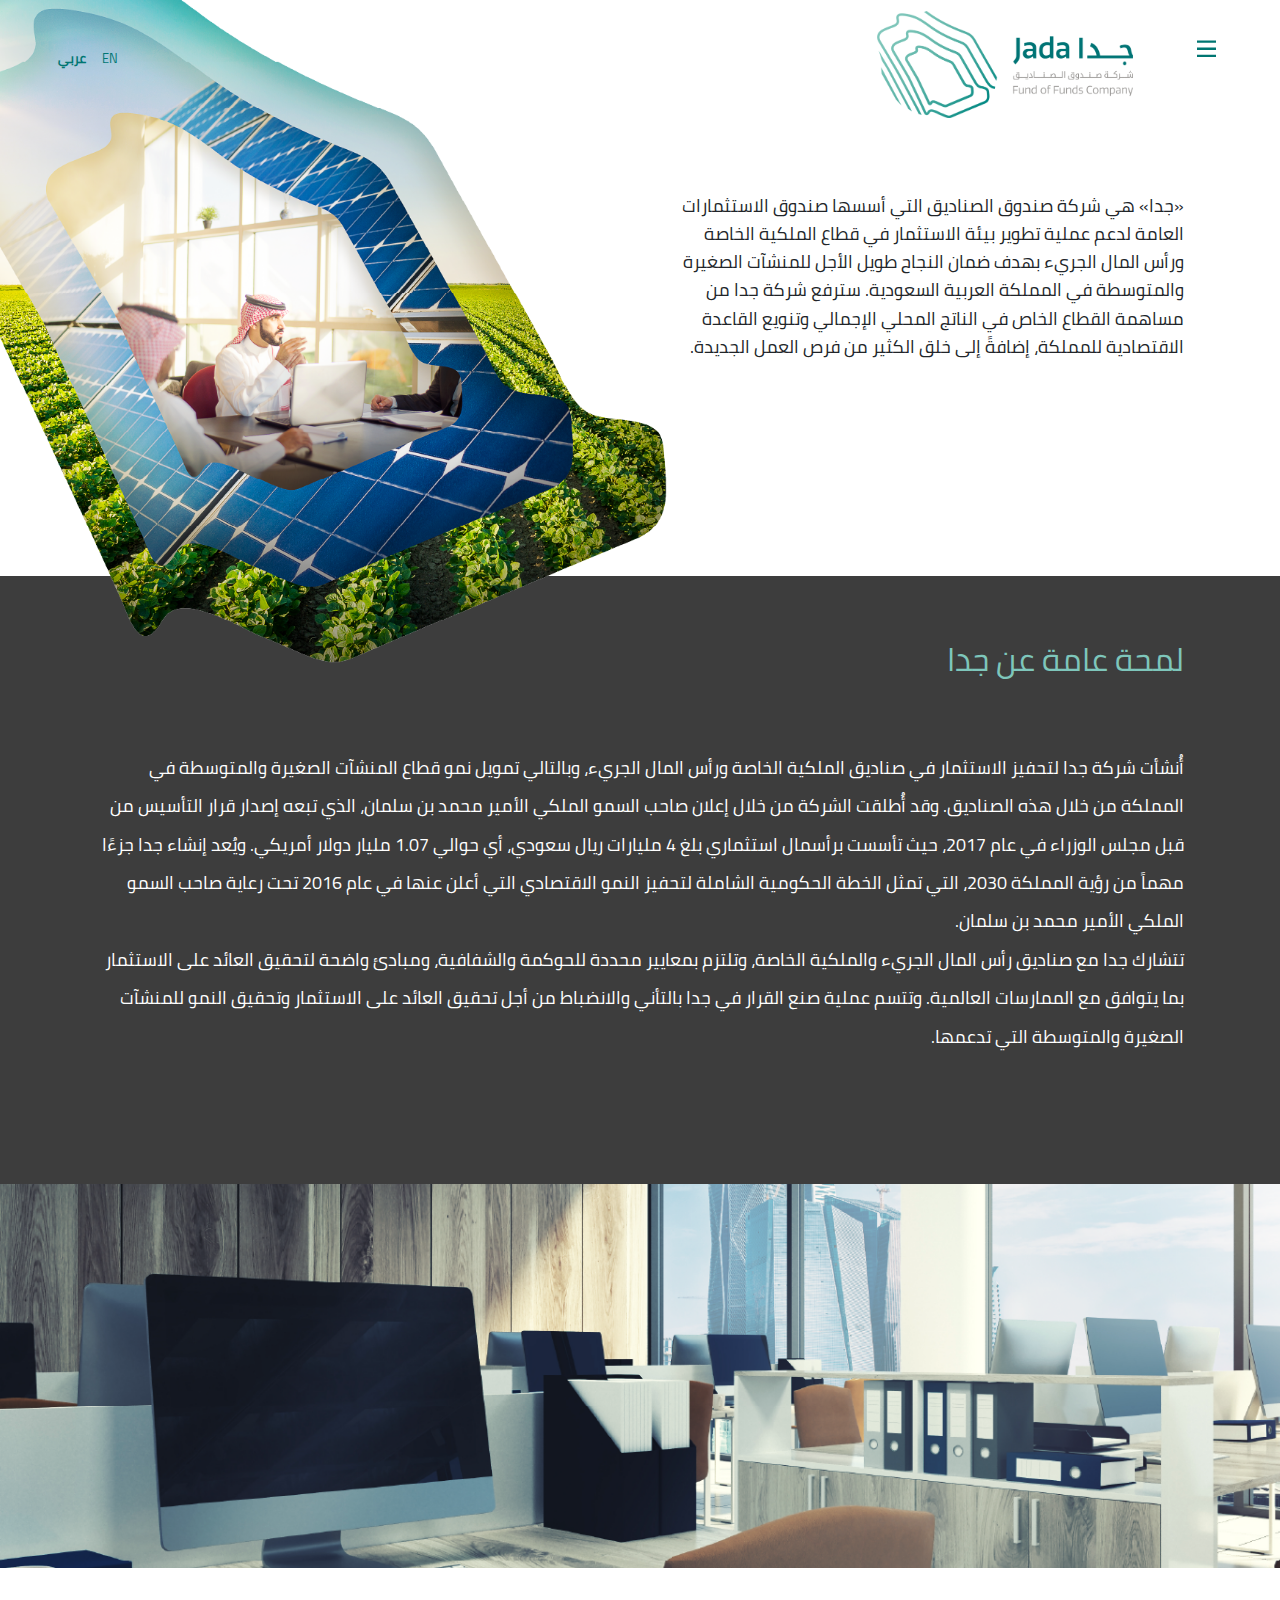
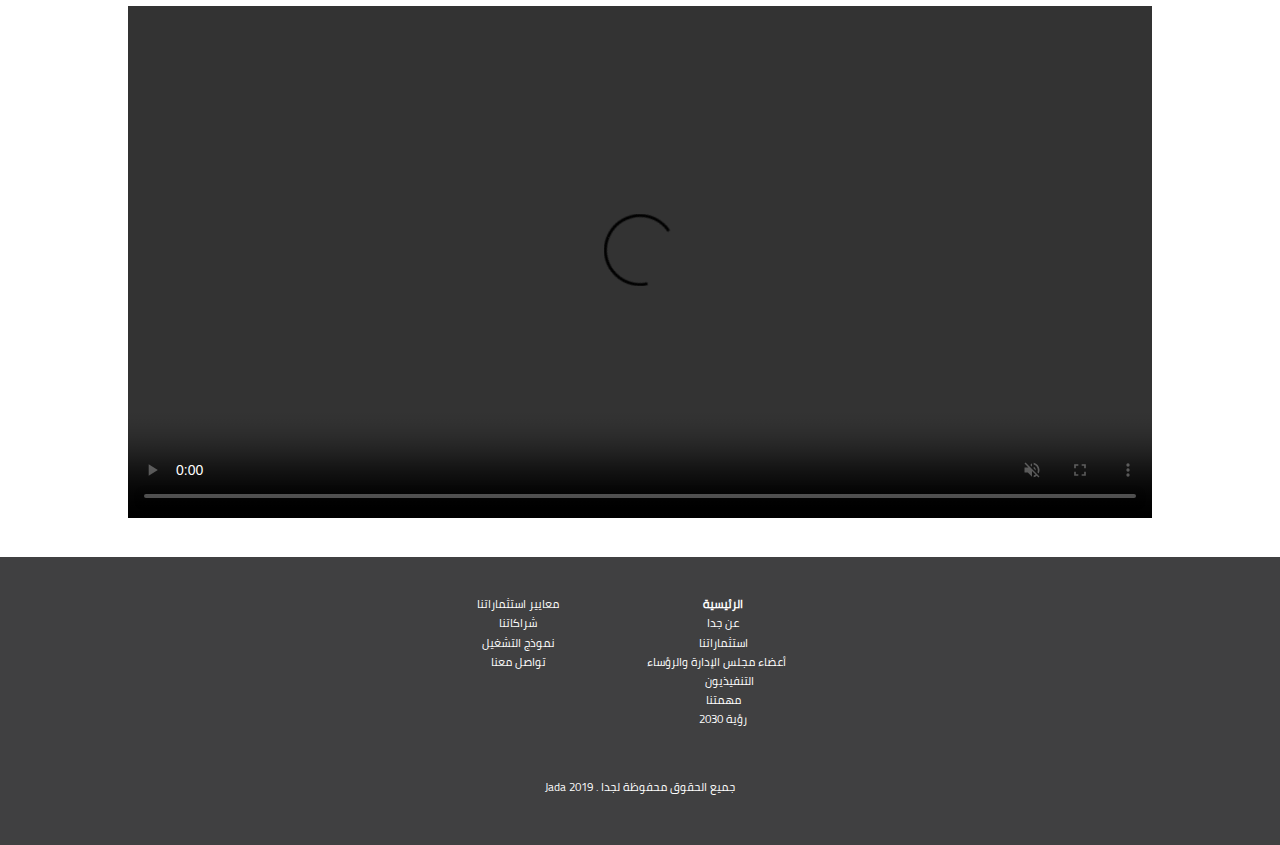
==== website/AR/home.html @ 396753d3 "init" ====
<!DOCTYPE html>
<html>
<head>
  <meta charset="utf-8">
  <title>Jada</title>
  <meta name="viewport" content="width=device-width, initial-scale=1.0, maximum-scale=1.0, user-scalable=no">
  <link rel="stylesheet" href="../static/bootstrap-4.4.1-dist/css/bootstrap.css">
  <link rel="stylesheet" href="../static/main.css">
  <link rel="stylesheet" href="../static/main_rtl.css">
  <script src="../static/main.js"></script>
</head>
<body>
<div class="app_root">
  <header class="header_at_home">
    <svg id="show_side_navigation" class="header_menu" xmlns="http://www.w3.org/2000/svg" viewBox="0 0 8 8">
      <path d="M0 0v1h8v-1h-8zm0 2.97v1h8v-1h-8zm0 3v1h8v-1h-8z" transform="translate(0 1)" />
    </svg>

    <div class="header_logo"></div>
    
    <div class="header_link">
      <a id="ln_en" href="#">EN</a>
      <a id="ln_ar" href="#">عربي</a>
    </div>
  </header>
  
  <div id="side_navigation_root" class="side_navigation_root">
    <div id="side_navigation" class="side_navigation shadow">
      <div id="side_navigation_close" class="side_navigation_close">×</div>

      <strong><a href="./home.html">‫الرئيسية‬</a></strong>
      <a href="./home.html#about">‫عن‬ ‫جدا‬</a>
      <a href="./investments.html">‫استثماراتنا‬</a>
      <a href="./board_members.html">أعضاء مجلس الإدارة والرؤساء التنفيذيون</a>
      <a href="./mission.html">‫مهمتنا‬</a>
      <a href="./mission.html#vision">‫رؤية‬ ‫‪2030‬‬</a>
      <a href="./mission.html#investment">‫معايير‬ ‫استثماراتنا‬</a>
      <a href="./mission.html#partnership">‫شراكاتنا‬</a>
      <a href="./mission.html#partnership">‫نموذج‬ ‫التشغيل‬ </a>
      <a href="./investments.html#sendemail">‫تواصل‬ ‫معنا‬</a>
    </div>
  </div>


  <div class="box_2_column bg_width home_banner">
    <div class="box">
      <h1 class="d-none">Enabling Investment in the Land of Opportunities</h1>
      «جدا» هي شركة صندوق الصناديق التي أسسها صندوق الاستثمارات العامة لدعم عملية تطوير بيئة الاستثمار في قطاع الملكية الخاصة ورأس المال الجريء بهدف ضمان النجاح طويل الأجل للمنشآت الصغيرة والمتوسطة في المملكة العربية السعودية. سترفع شركة جدا من مساهمة القطاع الخاص في الناتج المحلي الإجمالي وتنويع القاعدة الاقتصادية للمملكة، إضافةً إلى خلق الكثير من فرص العمل الجديدة.
    </div>
    <div class="box">
      <div class="home_header_banner"></div>
    </div>
  </div>


  <div id="about" class="bg_dark">

    <div id="about" class="box_1_column bg_width">
      <div class="box">
        <h2>لمحة عامة عن جدا</h2>
       
        <div class="bg_width">
          أُنشأت شركة جدا لتحفيز الاستثمار في صناديق الملكية الخاصة ورأس المال الجريء، وبالتالي تمويل نمو قطاع المنشآت الصغيرة والمتوسطة في المملكة من خلال هذه الصناديق. وقد أُطلقت الشركة من خلال إعلان صاحب السمو الملكي الأمير محمد بن سلمان، الذي تبعه إصدار قرار التأسيس من قبل مجلس الوزراء في عام 2017، حيث تأسست برأسمال استثماري بلغ 4 مليارات ريال سعودي، أي حوالي 1.07 مليار دولار أمريكي. ويُعد إنشاء جدا جزءًا مهماً من رؤية المملكة 2030، التي تمثل الخطة الحكومية الشاملة لتحفيز النمو الاقتصادي التي أعلن عنها في عام 2016 تحت رعاية صاحب السمو الملكي الأمير محمد بن سلمان. 
          <br />
          تتشارك جدا مع صناديق رأس المال الجريء والملكية الخاصة، وتلتزم بمعايير محددة للحوكمة والشفافية، ومبادئ واضحة لتحقيق العائد على الاستثمار بما يتوافق مع الممارسات العالمية. وتتسم عملية صنع القرار في جدا بالتأني والانضباط من أجل تحقيق العائد على الاستثمار وتحقيق النمو للمنشآت الصغيرة والمتوسطة التي تدعمها.
        </div>
      </div>
    </div>
  </div>


  <div class="home_banner_img"></div>
  
  
  <div id="video_root"></div>


  <footer>
    <div class="footer_flex">
      <div class="d-none" style="flex-basis: 20rem">
        Get the latest News
        <form action="" method="POST" class="input-group">
          <input type="email" class="form-control" placeholder="Email Address">
          <div class="input-group-append">
            <button class="btn btn-light" type="submit">SIGN UP</button>
          </div>
        </form>

        <br />
        FOLLOW US
        <br />
        <a href="#">instagram</a>
        .
        <a href="#">youtube</a>
        .
        <a href="#">twitter</a>
      </div>
      
      <div style="flex-basis: 15rem;line-height: 1.5rem;">
        <strong><a href="./home.html">‫الرئيسية‬</a></strong> <br />
        <a href="./home.html#about">‫عن‬ ‫جدا‬</a> <br />
        <a href="./investments.html">‫استثماراتنا‬</a> <br />
        <a href="./board_members.html">أعضاء مجلس الإدارة والرؤساء التنفيذيون</a> <br />
        <a href="./mission.html">‫مهمتنا‬</a> <br />
        <a href="./mission.html#vision">‫رؤية‬ ‫‪2030‬‬</a> <br />
      </div>
      
      <div style="flex-basis: 9rem;line-height: 1.5rem;">
        <a href="./mission.html#investment">‫معايير‬ ‫استثماراتنا‬</a> <br />
        <a href="./mission.html#partnership">‫شراكاتنا‬</a> <br />
        <a href="./mission.html#partnership">‫نموذج‬ ‫التشغيل‬ </a> <br />
        <a href="./investments.html#sendemail">‫تواصل‬ ‫معنا‬</a> <br />
      </div>
      
      <div class="d-none" style="flex-basis: 20rem">
        CONTACT INFORMATION
        <br />
        <br />
        Lorem Ipsum is simply dummy text of the printing and
        typesetting industry. Lorem Ipsum has been the industry's
        standard dummy text ever since the 1500s, when an unknown
        printer took a galley of type and scrambled it to make a type
        specimen book. It has survived not only five centuries, but also
        the leap into electronic typesetting.
      </div>
    </div>
    
    <div class="footer_end">
      جميع الحقوق محفوظة لجدا . Jada 2019
    </div>
  </footer>
</div>
</body>
</html>
---- website/static/main.css ----
@font-face {
	font-family:'cairo-regular';
  src: local('cairo-regular'),
       local('Cairo-Regular'),
       local('Cairo Regular'),
       url('./fonts/Cairo-Regular.ttf') format('TrueType');
}

@font-face {
	font-family:'cairo-bold';
  src: local('cairo-bold'),
       local('Cairo-Bold'),
       local('Cairo Bold'),
       url('./fonts/Cairo-Bold.ttf') format('TrueType');
}


.bold {
  font-family: cairo-bold, TimesNewRoman, sans-serif;
}

a {
  color: inherit!important;
  text-decoration: none!important;
}

.no_select
{
  -webkit-touch-callout: none;
	-webkit-user-select: none;
	-khtml-user-select: none;
	-moz-user-select: none;
	-ms-user-select: none;
	user-select: none;
	-webkit-tap-highlight-color: rgba(255, 255, 255, 0);
}

:root {
  font-size: 1vw;
  --font-color-1: #007672;
  --font-color-2: #3D3D3D;
  --font-color-3: #ffffff;
  --font-color-4: #7ec6bb;
  --bg-color-1: #007672;
  --bg-color-2: #3D3D3D;
  --bg-color-3: #6BBBAE;
  --bg-color-form: #efefef;
  --bg-color-input: #265b59;
  --bg-color-footer: #404041;
}

head, body {
  font-family: cairo-regular, TimesNewRoman, sans-serif;
  overflow-x: hidden;
  width: 100vw;
  position: relative;
  font-size: 1.4rem;
  line-height: 3rem;
}

.app_root {
  position: relative;
  width: 100vw;
  overflow: hidden;
}

header {
  display: flex;
  color: var(--font-color-3);
  fill: var(--font-color-3);
  background: var(--bg-color-1);
  background: linear-gradient(90deg, var(--bg-color-1) 0%, var(--bg-color-3) 100%);
}

.home_header_banner {
  position: absolute;
  top: -10rem;
  left: 47vw;
  padding: 33rem;
  background-image: url(./images/home.png);
  background-size: contain;
  background-repeat: no-repeat;
  background-position: center;
}

.header_menu {
  margin: 3rem 5rem;
  width: 1.5rem;
  height: 1.5rem;
  cursor: pointer;
  z-index: 9;
}

.header_logo {
  width: 20rem;
  height: 10rem;
  background-image: url(./logos/logo.png);
  background-size: contain;
  background-repeat: no-repeat;
  background-position: center;
  z-index: 9;
}

.header_at_home .header_logo {
  background-image: url(./logos/logo_home.png);
}

.header_link {
  margin: 3rem 4rem 0 auto;
  z-index: 9;
}

.header_link a {
  margin: 0 0.5rem;
  font-size: 1rem;
  color: var(--font-color-3);
}

.navigation_root {
  position: fixed;
  display: none;
  top: 0px;
  left: 0px;
  width: 100vw;
  height: 100vh;
  background: #ffffffaa;
  overflow: hidden;
  z-index: 10;
}

.navigation_close {
  margin: 0;
  width: 4rem;
  font-size: 4rem;
  color: var(--font-color-2);
  cursor: pointer;
}

.side_navigation_root {
  position: fixed;
  display: none;
  top: 0px;
  left: 0px;
  width: 100vw;
  padding: 100vh;
  background: #ffffffaa;
  overflow: hidden;
  z-index: 15;
}

.side_navigation {
  position: fixed;
  display: none;
  top: 0;
  left: 4rem;
  width: 30rem;
  padding: 2rem;
  background: var(--bg-color-form);
  overflow: hidden;
}

.side_navigation_close {
  font-size: 2.5rem;
  padding-bottom: 1rem;
  cursor: pointer;
}
.side_navigation a {
  display: block;
  font-size: 1.3rem;
  line-height: 2.7rem;
  color: var(--font-color-1)!important;
}

footer {
  padding: 3rem 0;
  min-height: 17rem;
  font-size: 0.9rem;
  text-align: center;
  color: var(--font-color-3);
  background: var(--bg-color-footer);
  /* background: linear-gradient(90deg, var(--bg-color-1) 0%, var(--bg-color-3) 100%); */
}

footer a {
  padding: 0 1rem;
  font-size: 0.9rem;
}

.footer_flex {
  display: flex;
  justify-content: center;
  flex-wrap: wrap;
}

.footer_end {
  padding-top: 3rem;
  text-align: center;
}

.footer_flex > div {
  margin: 0 2rem;
}

footer .input-group {
  margin: 10px 0px;
  border-radius: 50px 0px 0px 50px;
  overflow: hidden;
}

footer input::placeholder {
  color: var(--font-color-3)!important;
}

footer input {
  color: var(--font-color-3)!important;
  background: var(--bg-color-input)!important;
  border-color: var(--bg-color-input)!important;
}

footer input, footer button {
  font-size: 0.7rem!important;
}

footer .input-group-append {
  border-radius: 0px 50px 50px 0px;
  overflow: hidden;
}

#ln_en {
  font-weight: bold;
}

.vision_root {
  padding-top: 9rem;
  padding-bottom: 3rem;
  background-image: url(./images/riyadh_banner.png);
  background-size: cover;
  background-repeat: no-repeat;
  background-position: center;
}

.vision_header {
  padding: 0!important;
  height: 7.5rem;
  overflow: hidden;
}

.vision_header h5{
  font-family: cairo-bold, TimesNewRoman, sans-serif;
  padding: 0 6rem;
  font-size: 8rem;
  color: #ffffffee!important;
}

.vision_box {
  padding: 4rem 6rem!important;
  background: #ffffffee;
}

h1 {
  font-size: 3.8rem;
  line-height: 7rem;
  font-family: cairo-bold, TimesNewRoman, sans-serif;
  background: linear-gradient(90deg, var(--bg-color-1) 0%, var(--bg-color-3) 100%);
  background-clip: text;
  -webkit-background-clip: text;
  -webkit-text-fill-color: transparent;
}

h2 {
  padding-bottom: 3rem;
  font-family: cairo-bold, TimesNewRoman, sans-serif;
  font-size: 2.5rem;
  color: var(--font-color-1);
}

.vision_root h2, .member_info h2 {
  color: var(--font-color-1);
}

.box_1_column,
.box_2_column,
.box_3_column {
  display: flex;
  flex-wrap: wrap;
}

.box_1_column {
  flex-direction: column;
}

.box_2_column .box {
  padding: 0 2rem 4rem 0;
  width: 50%;
}

.box_1_column h3 {
  padding-top: 4rem;
  font-size: 2rem;
}

.board_members h2 {
  padding: 2rem 0;
  color: var(--font-color-1);
}

.member_card_flex {
  display: flex;
  flex-wrap: wrap;
  color: var(--font-color-1);
}

.member_card_flex > div {
  flex-basis: 25rem;
  margin: 2rem 4rem 2rem 0rem;
  font-size: 1.8rem;
  line-height: 2rem;
  cursor: pointer;
}

.member_card {
  padding: 0.3rem;
}

.member_card:hover {
  background: linear-gradient(90deg, var(--bg-color-1) 0%, var(--bg-color-3) 100%);
}

.member_card  div {
  padding-top: 22rem;
  background-size: cover;
  background-repeat: no-repeat;
  background-position: center;
}

.member_card_flex span:first-child, .h2_bold {
  display: block;
  padding: 1rem 0;
  font-family: cairo-bold, TimesNewRoman, sans-serif;
}

.bg_dark {
  color: var(--font-color-3);
  background: var(--bg-color-2);
}

.bg_dark h2 {
  padding-bottom: 0!important;
  font-family: cairo-regular, TimesNewRoman, sans-serif;
  color: var(--font-color-4);
}

.bg_width {
  margin: 0 auto;
  width: 85vw;
  padding: 5rem 0;
}

ul {
  list-style: "◊ ";
  padding: 0 1rem;
  margin: 0px;
}

.member_info_root {
  display: flex;
  align-items: stretch;
  margin: 10vh auto;
  padding: 1rem;
  width: 77vw;
  height: 80vh;
  background: linear-gradient(0deg, var(--bg-color-1) 0%, var(--bg-color-3) 100%);
}

.member_info {
  display: flex;
  flex-direction: column;
  align-items: stretch;
  margin: 0 0 0 auto;
  padding: 0 3rem;
  background: #ffffff;
}

.member_img {
  padding: 5rem 10rem;
  /* background-image: url(./images/riyadh_1.jpg); */
  background-size: cover;
  background-repeat: no-repeat;
  background-position: center;
}

#member_info {
  white-space: pre-wrap;
  overflow: auto;
}

.member_next {
  position: absolute;
  right: 7vw;
  top: 50vh;
  font-size: 5rem;
  color: #aaaaaa;
  cursor: pointer;
}

.member_previous {
  position: absolute;
  left: 7vw;
  top: 50vh;
  font-size: 5rem;
  color: #aaaaaa;
  cursor: pointer;
}

.header_at_home {
  background: transparent;
  color: var(--font-color-1);
  fill: var(--font-color-1);
}

.home_banner {
  height: 35rem;
  line-height: 2.2rem;
  overflow: hidden;
}

.button {
  display: block;
  margin: 1rem;
  padding: 0.4rem;
  width: 13rem;
  font-size: 1.5rem;
  color: var(--font-color-3)!important;
  text-align: center;
  border: none;
  border-radius: 10rem;
  background: linear-gradient(90deg, var(--bg-color-1) 0%, var(--bg-color-3) 100%);
}

.form_banner {
  display: flex;
  padding: 0 8vw;
  background: var(--bg-color-form);
}

.form_banner h2 {
  padding-top: 3rem;
  padding-bottom: 2rem;
}

.home_banner_img {
  padding: 15rem;
  background-image: url(./images/home_banner.png);
  background-size: cover;
  background-repeat: no-repeat;
  background-position: center;
}

.form_img iframe {
  width: 30rem;
  height: 30rem;
}

.form_column {
  flex-basis: 40%;
  padding-bottom: 3rem;
}

.form_column * {
  width: 100%;
  padding: 0;
  margin: 0.5rem 0;
}

.form_column input[type='text'] {
  color: var(--font-color-1);
  background: transparent;
  border: none;
  border-bottom: 1px solid var(--font-color-1);
}

.form_column input[type='text']::placeholder {
  color: var(--font-color-1)!important;
}

.form_column textarea {
  margin: 0 2rem;
  padding: 0.3rem;
  color: var(--font-color-1);
  background: transparent;
  border: 1px solid var(--font-color-1);
}

.investments_title {
  padding-bottom: 0!important;
  color: var(--font-color-1);
}

.company_img {
  padding-top: 13rem;
  width: 15rem;
  background-size: contain;
  background-repeat: no-repeat;
  background-position: center;
}

#company_investments .box {
  margin: 5rem auto 0 0;
  padding: 0 7rem 0 0;
}

video {
  display: block;
  margin: 3rem auto;
  width: 80vw;
  height: 40rem;
}

@media (max-width: 980px)
{
  :root {
    font-size: 10px;
  }
  .home_header_banner {
    left: 40vw;
  }
  .home_banner .box {
    width: 44%;
  }
  .form_banner {
    flex-direction: column;
  }
  video {
    padding: 0;
    width: 90vw;
    height: 40rem;
  }
  #company_investments .box {
    margin: 0 auto!important;
    padding: 3rem!important;
  }
  .member_img {
    padding: 0;
  }
}


@media (max-width: 600px)
{
  .header_menu {
    margin: 3rem 2rem;
  }
  .header_link {
    margin: 3rem 0 0 auto;
  }
  .side_navigation {
    top: 0rem;
    left: 0rem;
  }
  .home_header_banner {
    left: -10rem;
    opacity: 0.2;
  }
  .home_banner .box {
    margin-top: 3rem;
  }
  .home_banner .box:first-child {
    position: relative;
    z-index: 1;
  }
  .vision_header {
    height: 4.5rem;
  }
  .vision_header h5 {
    font-size: 5rem;
    padding: 0 2rem;
  }
  .vision_box {
    padding: 4rem 2rem!important;
  }
  .box_2_column {
    padding: 4rem 0;
  }
  .box_2_column .box {
    width: 100%;
  }
  .footer_flex > div {
    margin: 2rem;
  }
  .member_next {
    right: 3vw;
  }
  .member_previous {
    left: 3vw;
  }
  video {
    padding: 0;
    width: 100vw;
  }
  .form_img iframe {
    width: 100%;
  }
  #investment .box {
    padding: 0;
  }
  #company_investments .box {
    padding: 0!important;
    width: 25vw!important;
  }
  .company_img {
    width: 100%;
  }
  #company_investments a {
    margin: 0;
    width: 100%;
    font-size: 1rem;
    line-height: 2rem;
  }
  .member_info {
    font-size: 1rem;
    line-height: 1.8rem;
    padding: 0 0.3rem;
  }
  #member_title {
    font-size: 1.8rem;
  }
}
---- website/static/main_rtl.css ----
#ln_ar {
  font-weight: bold;
}

#ln_en {
  font-weight: normal!important;
}

body {
  direction: rtl;
  text-align: right;
}

.header_link {
  margin: 3rem auto 0 4rem;
}

.box_2_column .box {
  padding: 0 0 4rem 2rem;
}

.home_header_banner {
  right: 47vw;
}

.vision_ar {
  font-size: 6.6rem;
  vertical-align: top;
}

.member_next {
  right: auto;
  left: 7vw;
}

.member_previous {
  right: 7vw;
  left: auto;
}

.member_card_flex > div {
  margin: 2rem 0rem 2rem 4rem;
}

#company_investments .box {
  margin: 0 0 5rem auto;
  padding: 0 0 0 7rem;
}

@media (max-width: 980px)
{
  .home_header_banner {
    right: 40vw;
  }
}

@media (max-width: 600px)
{
  .header_link {
    margin: 3rem 0 0 auto;
  }
  .home_header_banner {
    right: -10rem;
  }
  .vision_ar {
    font-size: 4rem;
    vertical-align: top;
  }
  .member_next {
    left: 3vw;
  }
  .member_previous {
    right: 3vw;
  }
}
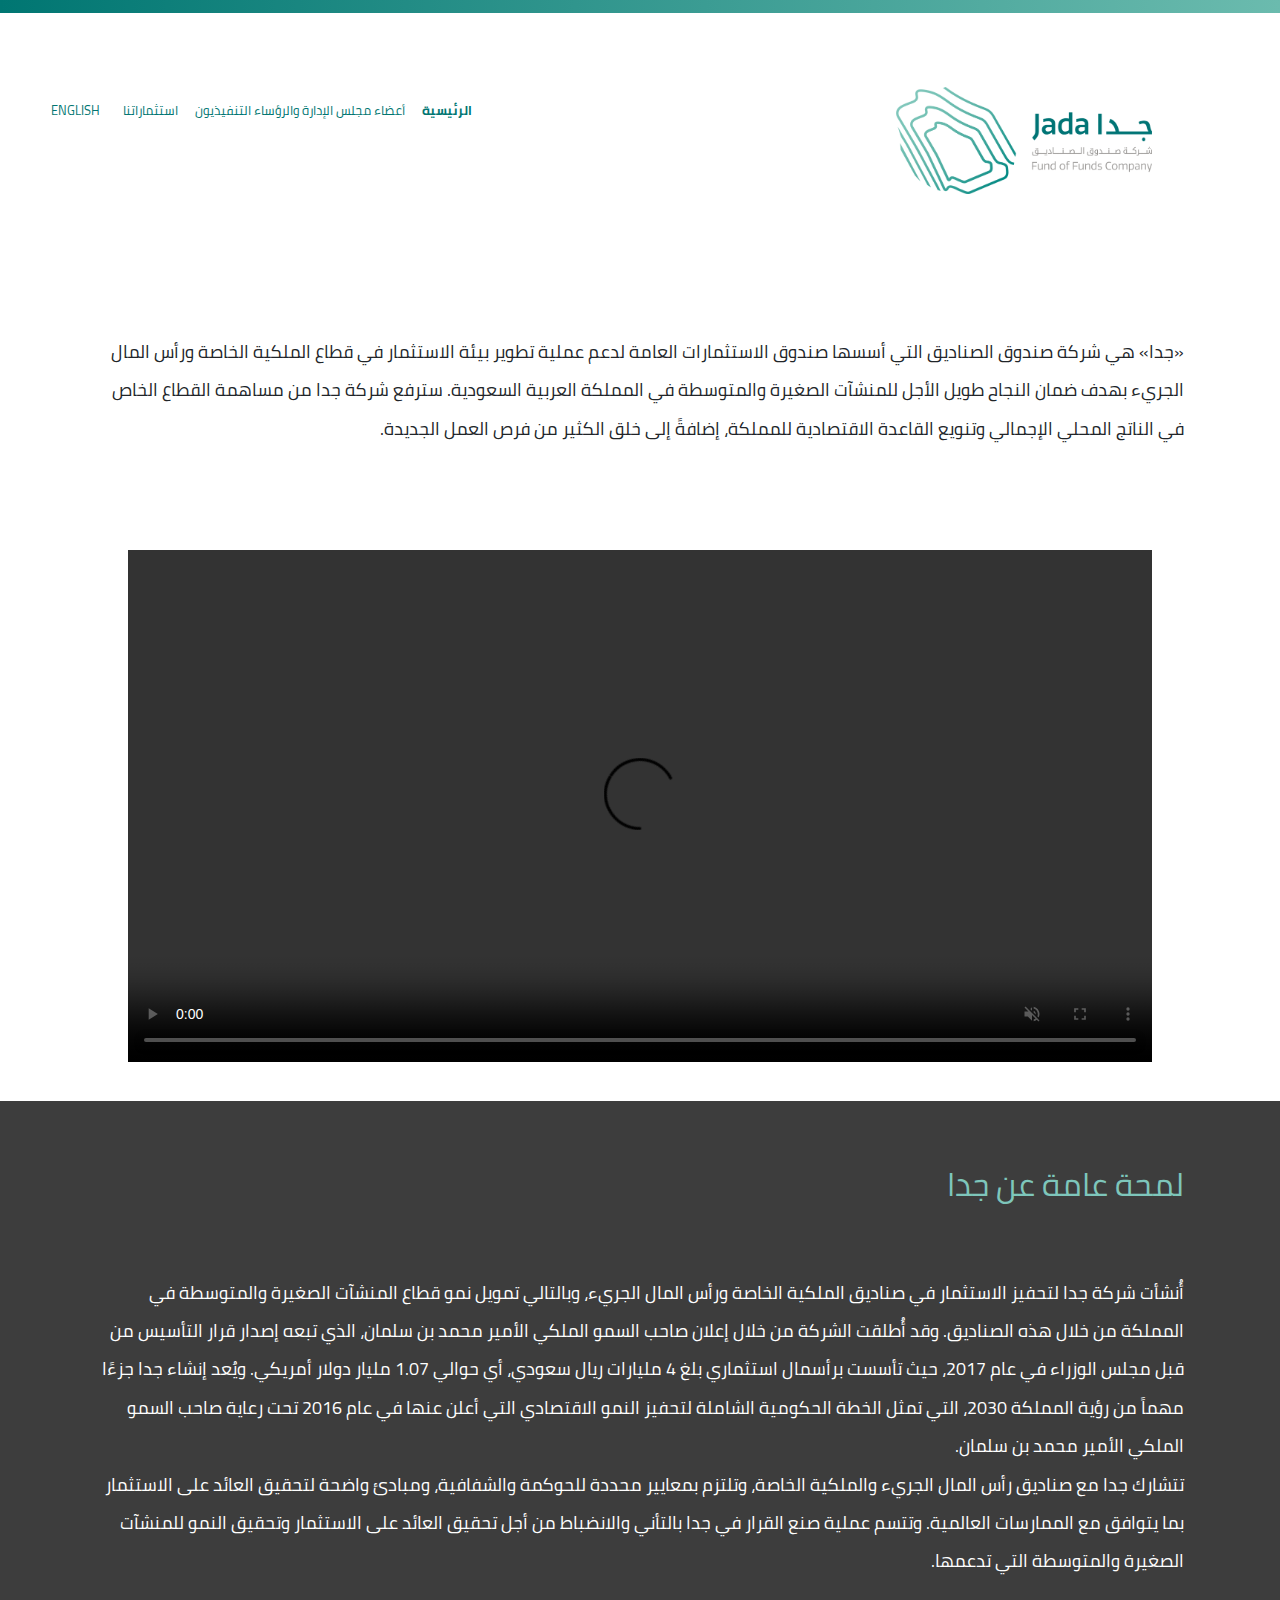
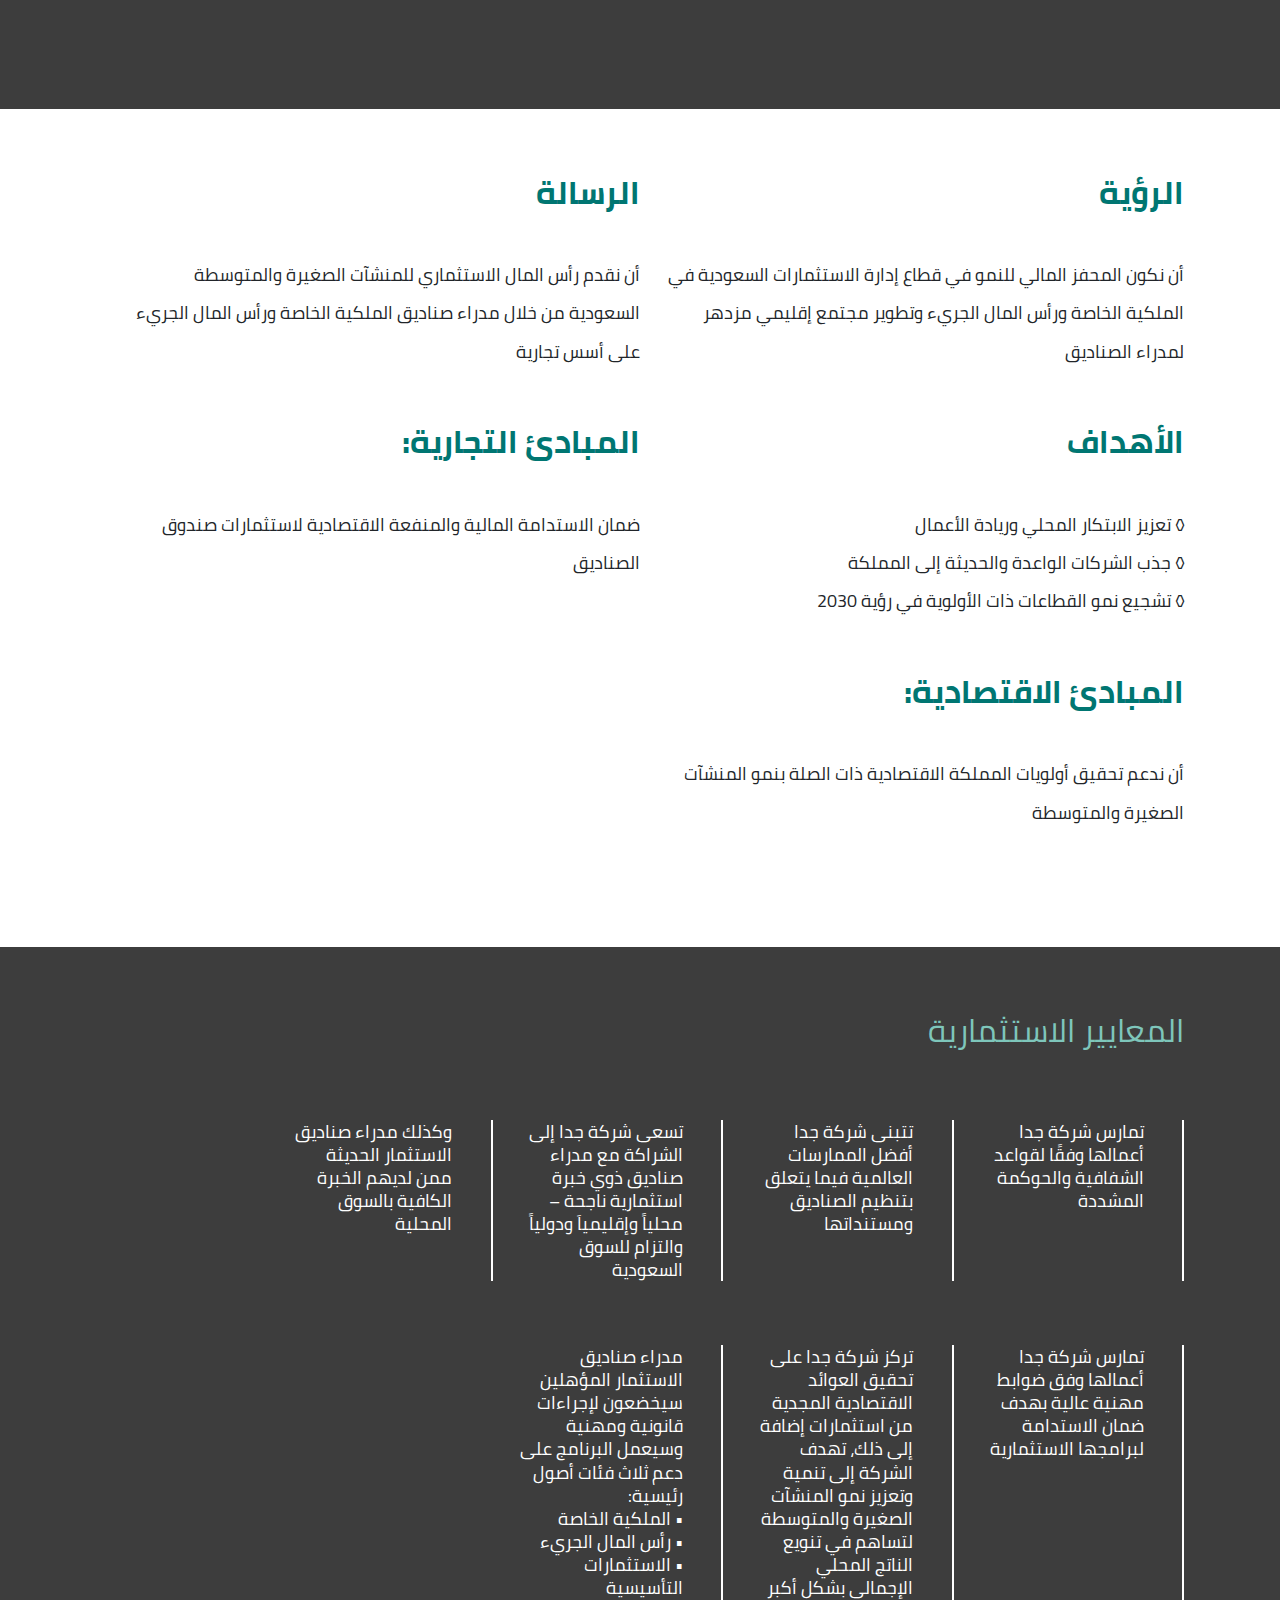
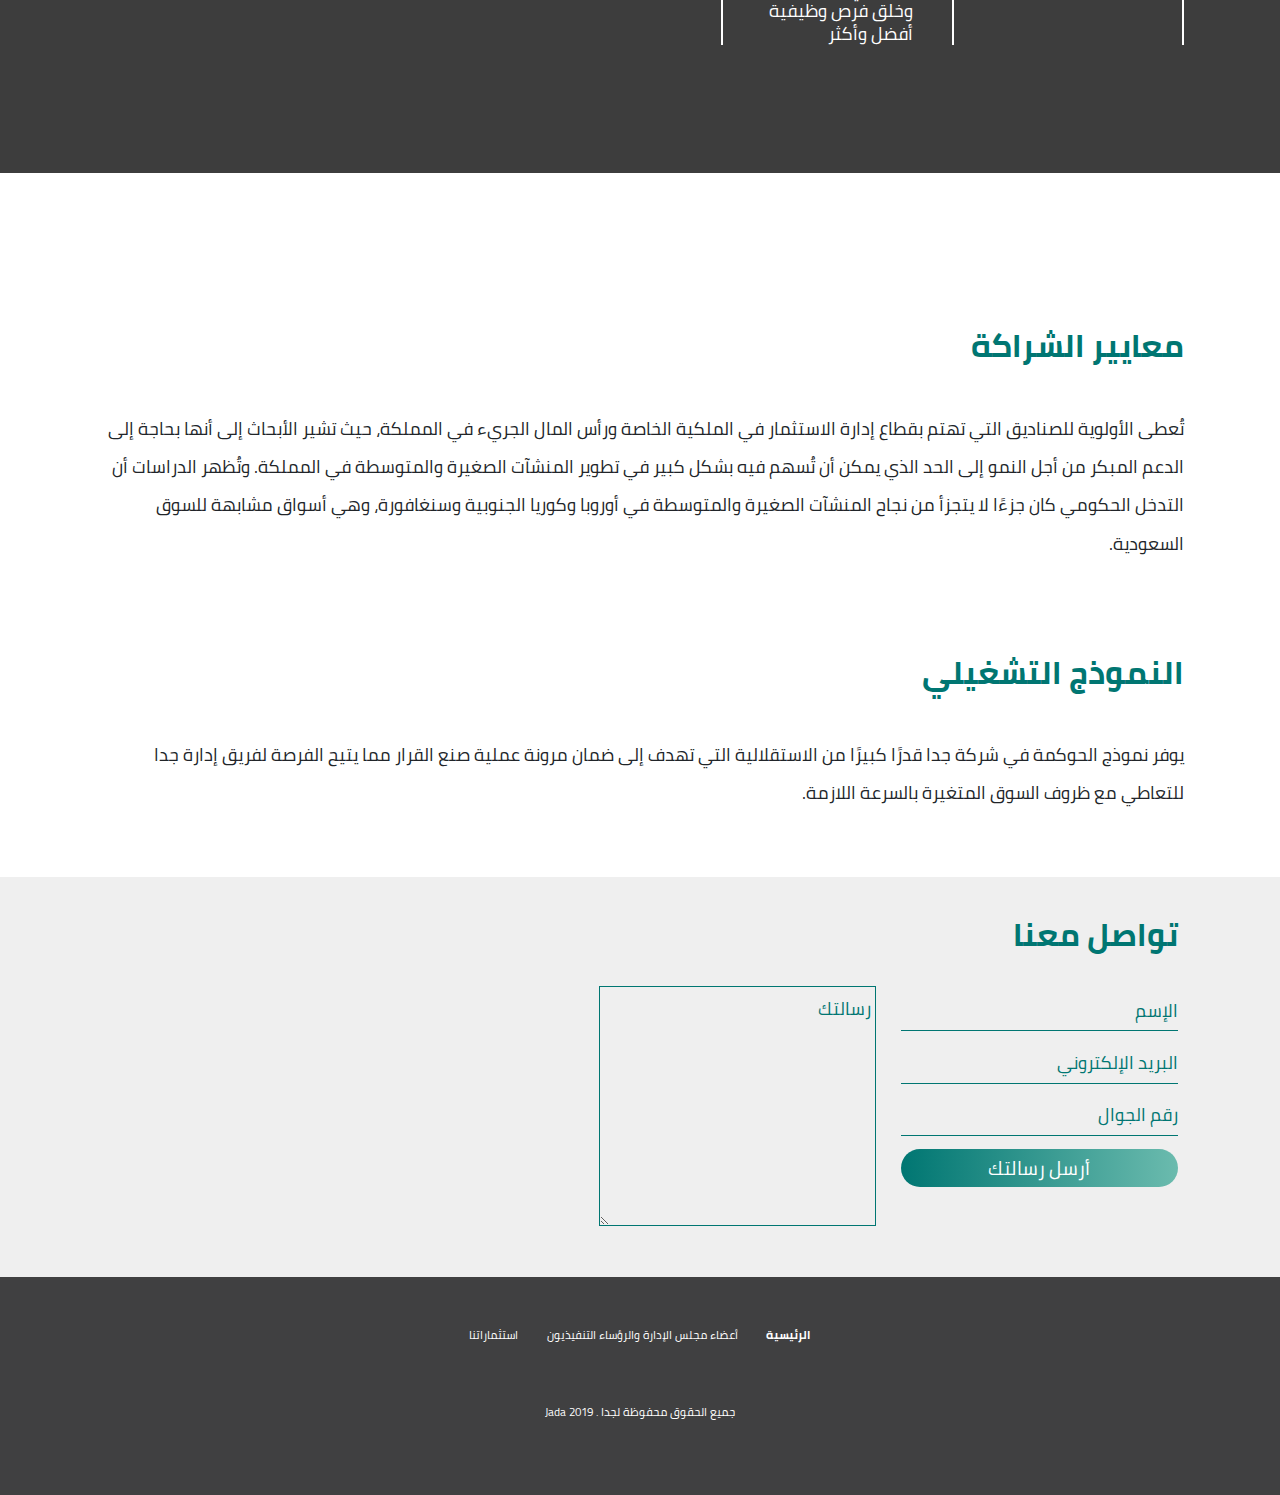
==== commit 0b6e9e39: "update 4.1" ====
--- a/website/AR/home.html
+++ b/website/AR/home.html
@@ -11,6 +11,7 @@
 </head>
 <body>
 <div class="app_root">
+  <div class="header_line_above_home"></div>
   <header class="header_at_home">
     <svg id="show_side_navigation" class="header_menu" xmlns="http://www.w3.org/2000/svg" viewBox="0 0 8 8">
       <path d="M0 0v1h8v-1h-8zm0 2.97v1h8v-1h-8zm0 3v1h8v-1h-8z" transform="translate(0 1)" />
@@ -19,8 +20,10 @@
     <div class="header_logo"></div>
     
     <div class="header_link">
-      <a id="ln_en" href="#">EN</a>
-      <a id="ln_ar" href="#">عربي</a>
+      <a class="bold" href="./home.html">‫الرئيسية‬</a>
+      <a href="./board_members.html">أعضاء مجلس الإدارة والرؤساء التنفيذيون</a>
+      <a href="./investments.html">‫استثماراتنا‬</a>
+      <a id="ln_en" href="#">‫‪ENGLISH‬‬</a>
     </div>
   </header>
   
@@ -29,28 +32,21 @@
       <div id="side_navigation_close" class="side_navigation_close">×</div>
 
       <strong><a href="./home.html">‫الرئيسية‬</a></strong>
-      <a href="./home.html#about">‫عن‬ ‫جدا‬</a>
+      <a href="./board_members.html">أعضاء مجلس الإدارة والرؤساء التنفيذيون</a>
       <a href="./investments.html">‫استثماراتنا‬</a>
-      <a href="./board_members.html">أعضاء مجلس الإدارة والرؤساء التنفيذيون</a>
-      <a href="./mission.html">‫مهمتنا‬</a>
-      <a href="./mission.html#vision">‫رؤية‬ ‫‪2030‬‬</a>
-      <a href="./mission.html#investment">‫معايير‬ ‫استثماراتنا‬</a>
-      <a href="./mission.html#partnership">‫شراكاتنا‬</a>
-      <a href="./mission.html#partnership">‫نموذج‬ ‫التشغيل‬ </a>
       <a href="./investments.html#sendemail">‫تواصل‬ ‫معنا‬</a>
     </div>
   </div>
 
 
-  <div class="box_2_column bg_width home_banner">
+  <div class="box_1_column bg_width">
     <div class="box">
-      <h1 class="d-none">Enabling Investment in the Land of Opportunities</h1>
       «جدا» هي شركة صندوق الصناديق التي أسسها صندوق الاستثمارات العامة لدعم عملية تطوير بيئة الاستثمار في قطاع الملكية الخاصة ورأس المال الجريء بهدف ضمان النجاح طويل الأجل للمنشآت الصغيرة والمتوسطة في المملكة العربية السعودية. سترفع شركة جدا من مساهمة القطاع الخاص في الناتج المحلي الإجمالي وتنويع القاعدة الاقتصادية للمملكة، إضافةً إلى خلق الكثير من فرص العمل الجديدة.
     </div>
-    <div class="box">
-      <div class="home_header_banner"></div>
-    </div>
   </div>
+
+
+  <div id="video_root"></div>
 
 
   <div id="about" class="bg_dark">
@@ -69,61 +65,128 @@
   </div>
 
 
-  <div class="home_banner_img"></div>
+
+  <div class="box_2_column bg_width">
+    <div class="box">
+      <h2>الرؤية</h2>
+        أن نكون المحفز المالي للنمو في قطاع إدارة الاستثمارات السعودية في الملكية الخاصة ورأس المال الجريء وتطوير مجتمع إقليمي مزدهر لمدراء الصناديق 
+    </div>
+
+    <div class="box">
+      <h2>الرسالة</h2>
+        أن نقدم رأس المال الاستثماري للمنشآت الصغيرة والمتوسطة السعودية من خلال مدراء صناديق الملكية الخاصة ورأس المال الجريء على أسس تجارية
+    </div>
+
+    <div class="box">
+      <h2>الأهداف</h2>
+      <ul>
+        <li>تعزيز الابتكار المحلي وريادة الأعمال</li>
+        <li>جذب الشركات الواعدة والحديثة إلى المملكة</li>
+        <li>تشجيع نمو القطاعات ذات الأولوية في رؤية 2030</li>
+      </ul>
+    </div>
+
+    <div class="box">
+      <h2>المبادئ التجارية:</h2>
+      ضمان الاستدامة المالية والمنفعة الاقتصادية لاستثمارات صندوق الصناديق 
+    </div>
+
+    <div class="box">
+      <h2>المبادئ الاقتصادية:</h2>
+      أن ندعم تحقيق أولويات المملكة الاقتصادية ذات الصلة بنمو المنشآت الصغيرة والمتوسطة
+    </div>
+  </div>
+
+
+  <div id="investment" class="bg_dark">
+    <div class="bg_width">
+      <h2>المعايير الاستثمارية</h2>
+
+      <div class="flex_investment">
+        <div class="box">
+          تمارس شركة جدا أعمالها وفقًا لقواعد الشفافية والحوكمة المشددة
+        </div>
+        <div class="box">
+          تتبنى شركة جدا أفضل الممارسات العالمية فيما يتعلق بتنظيم الصناديق ومستنداتها
+        </div>
+        <div class="box">
+          تسعى شركة جدا إلى الشراكة مع مدراء صناديق ذوي خبرة استثمارية ناجحة – محلياً وإقليمياَ ودولياً والتزام للسوق السعودية 
+        </div>
+        <div class="box">
+          وكذلك مدراء صناديق الاستثمار الحديثة ممن لديهم الخبرة الكافية بالسوق المحلية
+        </div>
+        <div class="box">
+          تمارس شركة جدا أعمالها وفق ضوابط مهنية عالية بهدف ضمان الاستدامة لبرامجها الاستثمارية
+        </div>
+        <div class="box">
+          تركز شركة جدا على تحقيق العوائد الاقتصادية المجدية من استثمارات إضافة إلى ذلك، تهدف الشركة إلى تنمية وتعزيز نمو المنشآت الصغيرة والمتوسطة لتساهم في تنويع الناتج المحلي الإجمالي بشكل أكبر وخلق فرص وظيفية أفضل وأكثر
+        </div>
+        <div class="box">
+          مدراء صناديق الاستثمار المؤهلين سيخضعون لإجراءات قانونية ومهنية وسيعمل البرنامج على دعم ثلاث فئات أصول رئيسية:
+          <br />
+          • الملكية الخاصة
+          <br />
+          • رأس المال الجريء
+          <br />
+          • الاستثمارات التأسيسية
+        </div>
+      </div>
+    </div>
+  </div>
+
+
+  <div id="partnership" class="box_1_column bg_width">
+    <h2 style="padding-top: 7rem;">معايير الشراكة</h2>
+      تُعطى الأولوية للصناديق التي تهتم بقطاع إدارة الاستثمار في الملكية الخاصة ورأس المال الجريء في المملكة، حيث تشير الأبحاث إلى أنها بحاجة إلى الدعم المبكر من أجل النمو إلى الحد الذي يمكن أن تُسهم فيه بشكل كبير في تطوير المنشآت الصغيرة والمتوسطة في المملكة. وتُظهر الدراسات أن التدخل الحكومي كان جزءًا لا يتجزأ من نجاح المنشآت الصغيرة والمتوسطة في أوروبا وكوريا الجنوبية وسنغافورة، وهي أسواق مشابهة للسوق السعودية.
+    
+    
+    <h2 style="padding-top: 7rem;">النموذج التشغيلي</h2>
+      يوفر نموذج الحوكمة في شركة جدا قدرًا كبيرًا من الاستقلالية التي تهدف إلى ضمان مرونة عملية صنع القرار مما يتيح الفرصة لفريق إدارة جدا للتعاطي مع ظروف السوق المتغيرة بالسرعة اللازمة.
+
+  </div>
+
+
+
+
+
+  <div id="sendemail" class="form_banner">
+    <div class="box">
+      <h2>تواصل‬ ‫معنا‬</h2>
+
+      <form 
+        action="mailto:info@jada.com.sa" method="post"
+        enctype="text/plain" class="input-group" style="display: flex;">
+        <div class="form_column">
+          <input type="text" name="name" placeholder="الإسم">
+          <input type="text" name="mail" placeholder="‫البريد‬ ‫الإلكتروني‬">
+          <input type="text" name="mobile" placeholder="‫رقم‬ ‫الجوال‬">
+          <button class="button" type="submit">‫أرسل‬ ‫رسالتك‬</button>
+        </div>
+        <div class="form_column">
+          <textarea name="comment" rows="6" >‫رسالتك‬</textarea>
+        </div>
+      </form>
+    </div>
+    <div class="form_img">
+      <iframe  
+        src="https://www.google.com/maps/embed?pb=!1m18!1m12!1m3!1d3623.6077836337495!2d46.6378859849995!3d24.740342084110615!2m3!1f0!2f0!3f0!3m2!1i1024!2i768!4f13.1!3m3!1m2!1s0x3e2ee288bf888b33%3A0x703f46c8c7bcc5a0!2z2LXZhtiv2YjZgiDYp9mE2KfYs9iq2KvZhdin2LHYp9iqINin2YTYudin2YXYqQ!5e0!3m2!1sar!2ssa!4v1576856264466!5m2!1sar!2ssa" 
+        frameborder="0" 
+        style="border:0;" 
+        allowfullscreen="">
+      </iframe>
+    </div>
+  </div>
+
+
+
+
   
-  
-  <div id="video_root"></div>
 
 
   <footer>
-    <div class="footer_flex">
-      <div class="d-none" style="flex-basis: 20rem">
-        Get the latest News
-        <form action="" method="POST" class="input-group">
-          <input type="email" class="form-control" placeholder="Email Address">
-          <div class="input-group-append">
-            <button class="btn btn-light" type="submit">SIGN UP</button>
-          </div>
-        </form>
-
-        <br />
-        FOLLOW US
-        <br />
-        <a href="#">instagram</a>
-        .
-        <a href="#">youtube</a>
-        .
-        <a href="#">twitter</a>
-      </div>
-      
-      <div style="flex-basis: 15rem;line-height: 1.5rem;">
-        <strong><a href="./home.html">‫الرئيسية‬</a></strong> <br />
-        <a href="./home.html#about">‫عن‬ ‫جدا‬</a> <br />
-        <a href="./investments.html">‫استثماراتنا‬</a> <br />
-        <a href="./board_members.html">أعضاء مجلس الإدارة والرؤساء التنفيذيون</a> <br />
-        <a href="./mission.html">‫مهمتنا‬</a> <br />
-        <a href="./mission.html#vision">‫رؤية‬ ‫‪2030‬‬</a> <br />
-      </div>
-      
-      <div style="flex-basis: 9rem;line-height: 1.5rem;">
-        <a href="./mission.html#investment">‫معايير‬ ‫استثماراتنا‬</a> <br />
-        <a href="./mission.html#partnership">‫شراكاتنا‬</a> <br />
-        <a href="./mission.html#partnership">‫نموذج‬ ‫التشغيل‬ </a> <br />
-        <a href="./investments.html#sendemail">‫تواصل‬ ‫معنا‬</a> <br />
-      </div>
-      
-      <div class="d-none" style="flex-basis: 20rem">
-        CONTACT INFORMATION
-        <br />
-        <br />
-        Lorem Ipsum is simply dummy text of the printing and
-        typesetting industry. Lorem Ipsum has been the industry's
-        standard dummy text ever since the 1500s, when an unknown
-        printer took a galley of type and scrambled it to make a type
-        specimen book. It has survived not only five centuries, but also
-        the leap into electronic typesetting.
-      </div>
-    </div>
+    <a class="bold" href="./home.html">‫الرئيسية‬</a>
+    <a href="./board_members.html">أعضاء مجلس الإدارة والرؤساء التنفيذيون</a>
+    <a href="./investments.html">‫استثماراتنا‬</a>
     
     <div class="footer_end">
       جميع الحقوق محفوظة لجدا . Jada 2019
--- a/website/static/main.css
+++ b/website/static/main.css
@@ -17,6 +17,10 @@
 
 .bold {
   font-family: cairo-bold, TimesNewRoman, sans-serif;
+}
+
+.regular {
+  font-family: cairo-regular, TimesNewRoman, sans-serif;
 }
 
 a {
@@ -66,10 +70,17 @@
 
 header {
   display: flex;
+  padding-top: 5rem;
+  height: 20rem;
   color: var(--font-color-3);
   fill: var(--font-color-3);
-  background: var(--bg-color-1);
+  background: var(--bg-color-footer);
+}
+
+.header_line_above_home {
+  height: 1rem;
   background: linear-gradient(90deg, var(--bg-color-1) 0%, var(--bg-color-3) 100%);
+
 }
 
 .home_header_banner {
@@ -92,6 +103,7 @@
 }
 
 .header_logo {
+  margin: 0 10rem;
   width: 20rem;
   height: 10rem;
   background-image: url(./logos/logo.png);
@@ -106,7 +118,7 @@
 }
 
 .header_link {
-  margin: 3rem 4rem 0 auto;
+  margin: 1rem 4rem 0 auto;
   z-index: 9;
 }
 
@@ -114,6 +126,10 @@
   margin: 0 0.5rem;
   font-size: 1rem;
   color: var(--font-color-3);
+}
+
+.header_link a:last-child {
+  margin: 0 0 0 1rem;
 }
 
 .navigation_root {
@@ -299,6 +315,10 @@
   font-size: 2rem;
 }
 
+.board_members {
+  font-family: cairo-bold, TimesNewRoman, sans-serif;
+}
+
 .board_members h2 {
   padding: 2rem 0;
   color: var(--font-color-1);
@@ -311,8 +331,8 @@
 }
 
 .member_card_flex > div {
-  flex-basis: 25rem;
-  margin: 2rem 4rem 2rem 0rem;
+  flex-basis: 28rem;
+  margin-bottom: 10rem;
   font-size: 1.8rem;
   line-height: 2rem;
   cursor: pointer;
@@ -333,10 +353,16 @@
   background-position: center;
 }
 
-.member_card_flex span:first-child, .h2_bold {
+.h2_bold {
   display: block;
   padding: 1rem 0;
   font-family: cairo-bold, TimesNewRoman, sans-serif;
+}
+
+.member_card_flex span:last-child {
+  display: block;
+  padding: 1rem 0;
+  font-family: cairo-regular, TimesNewRoman, sans-serif;
 }
 
 .bg_dark {
@@ -497,7 +523,7 @@
 }
 
 .company_img {
-  padding-top: 13rem;
+  padding-top: 20rem;
   width: 15rem;
   background-size: contain;
   background-repeat: no-repeat;
@@ -516,6 +542,24 @@
   height: 40rem;
 }
 
+.header_menu {
+  display: none;
+}
+
+.flex_investment {
+  display: flex;
+  flex-wrap: wrap;
+  padding-top: 5rem;
+}
+
+.flex_investment .box {
+  flex-basis: 18rem;
+  margin-bottom: 5rem;
+  padding: 0 2rem 0 3rem;
+  line-height: 1.8rem;
+  border-left: 0.2rem solid #fff;
+}
+
 @media (max-width: 980px)
 {
   :root {
@@ -542,6 +586,18 @@
   .member_img {
     padding: 0;
   }
+  .header_logo {
+    margin: 0;
+  }
+  .header_menu {
+    display: block;
+  }
+  .header_link a {
+    display: none;
+  }
+  .header_link a:last-child {
+    display: inline;
+  }
 }
 
 
@@ -551,7 +607,7 @@
     margin: 3rem 2rem;
   }
   .header_link {
-    margin: 3rem 0 0 auto;
+    margin: 1rem 2rem 0 auto;
   }
   .side_navigation {
     top: 0rem;
--- a/website/static/main_rtl.css
+++ b/website/static/main_rtl.css
@@ -12,7 +12,12 @@
 }
 
 .header_link {
-  margin: 3rem auto 0 4rem;
+  margin: 1rem auto 0 4rem;
+}
+
+
+.header_link a:last-child {
+  margin: 0 1rem 0 0;
 }
 
 .box_2_column .box {
@@ -38,13 +43,15 @@
   left: auto;
 }
 
-.member_card_flex > div {
-  margin: 2rem 0rem 2rem 4rem;
-}
-
 #company_investments .box {
   margin: 0 0 5rem auto;
   padding: 0 0 0 7rem;
+}
+
+.flex_investment .box {
+  padding: 0 3rem 0 2rem;
+  border-left: none;
+  border-right: 0.2rem solid #fff;
 }
 
 @media (max-width: 980px)
@@ -57,7 +64,7 @@
 @media (max-width: 600px)
 {
   .header_link {
-    margin: 3rem 0 0 auto;
+    margin: 1rem auto 0 2rem;
   }
   .home_header_banner {
     right: -10rem;
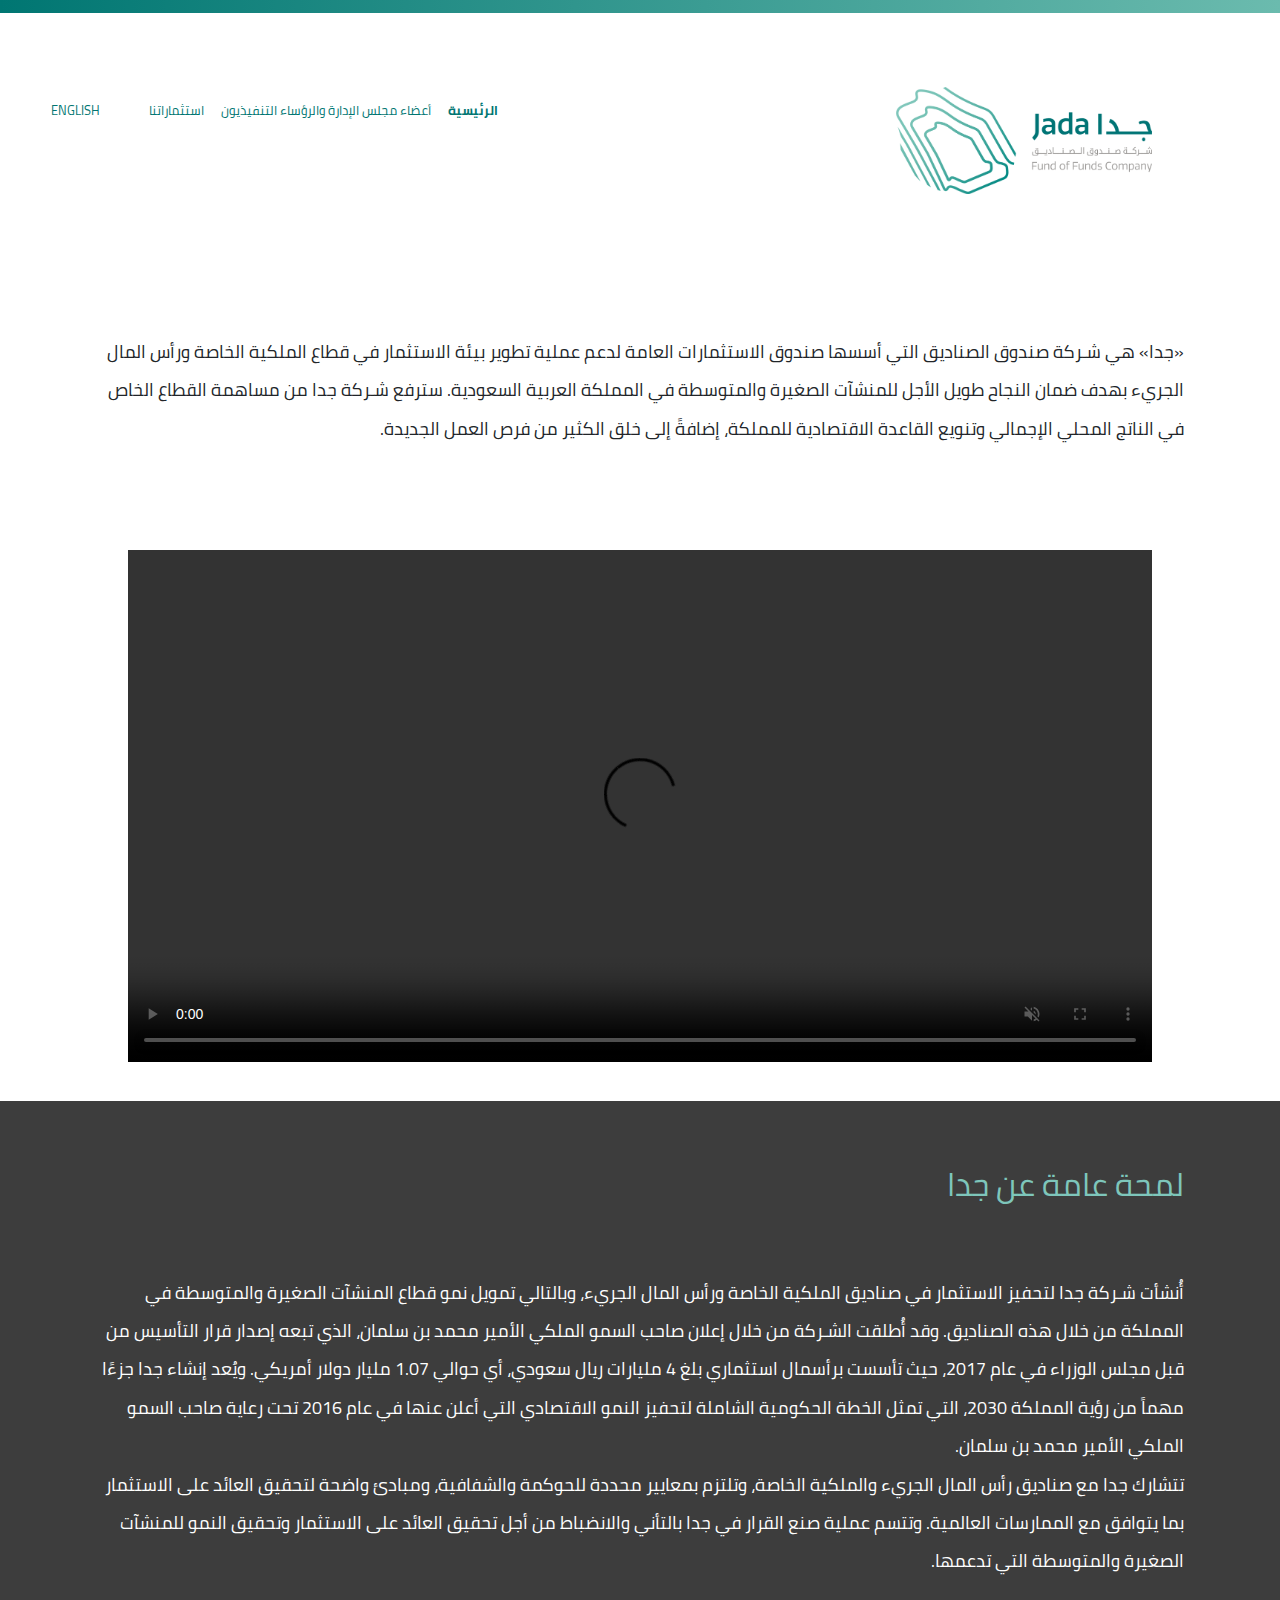
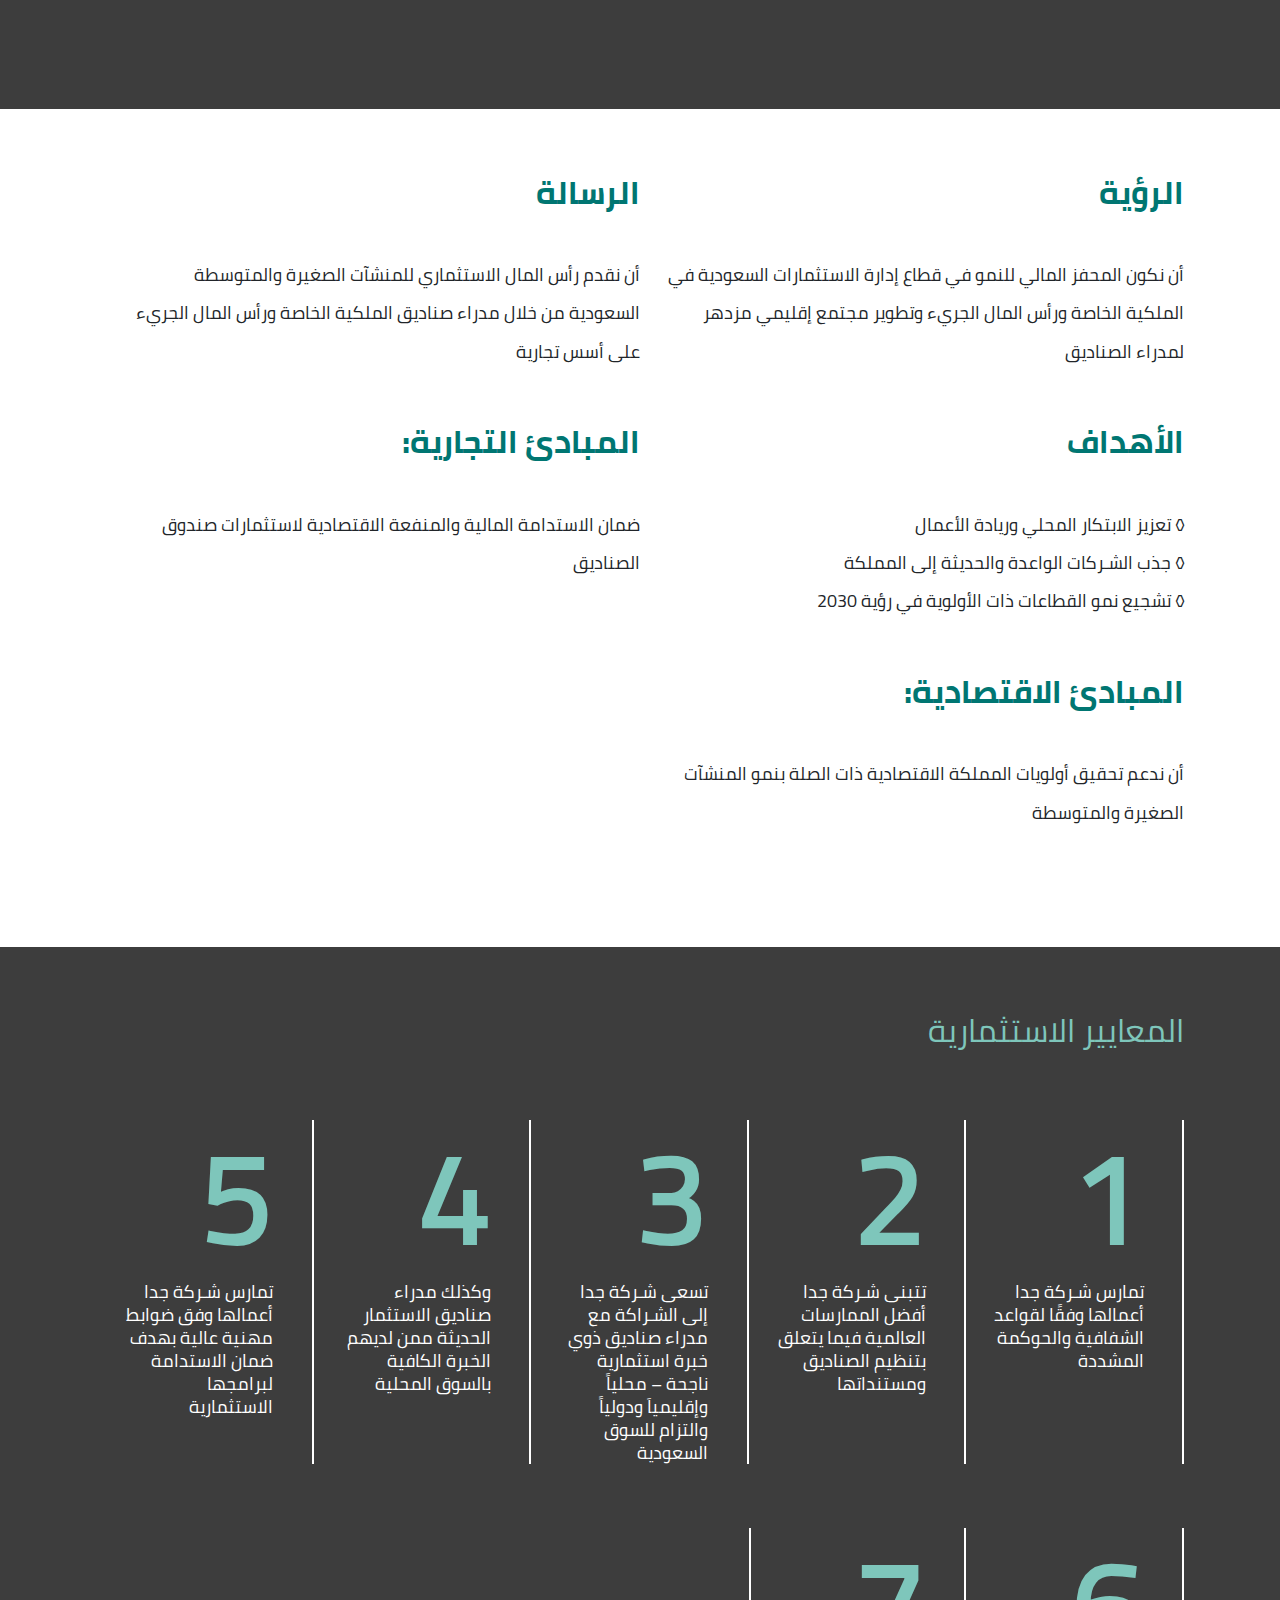
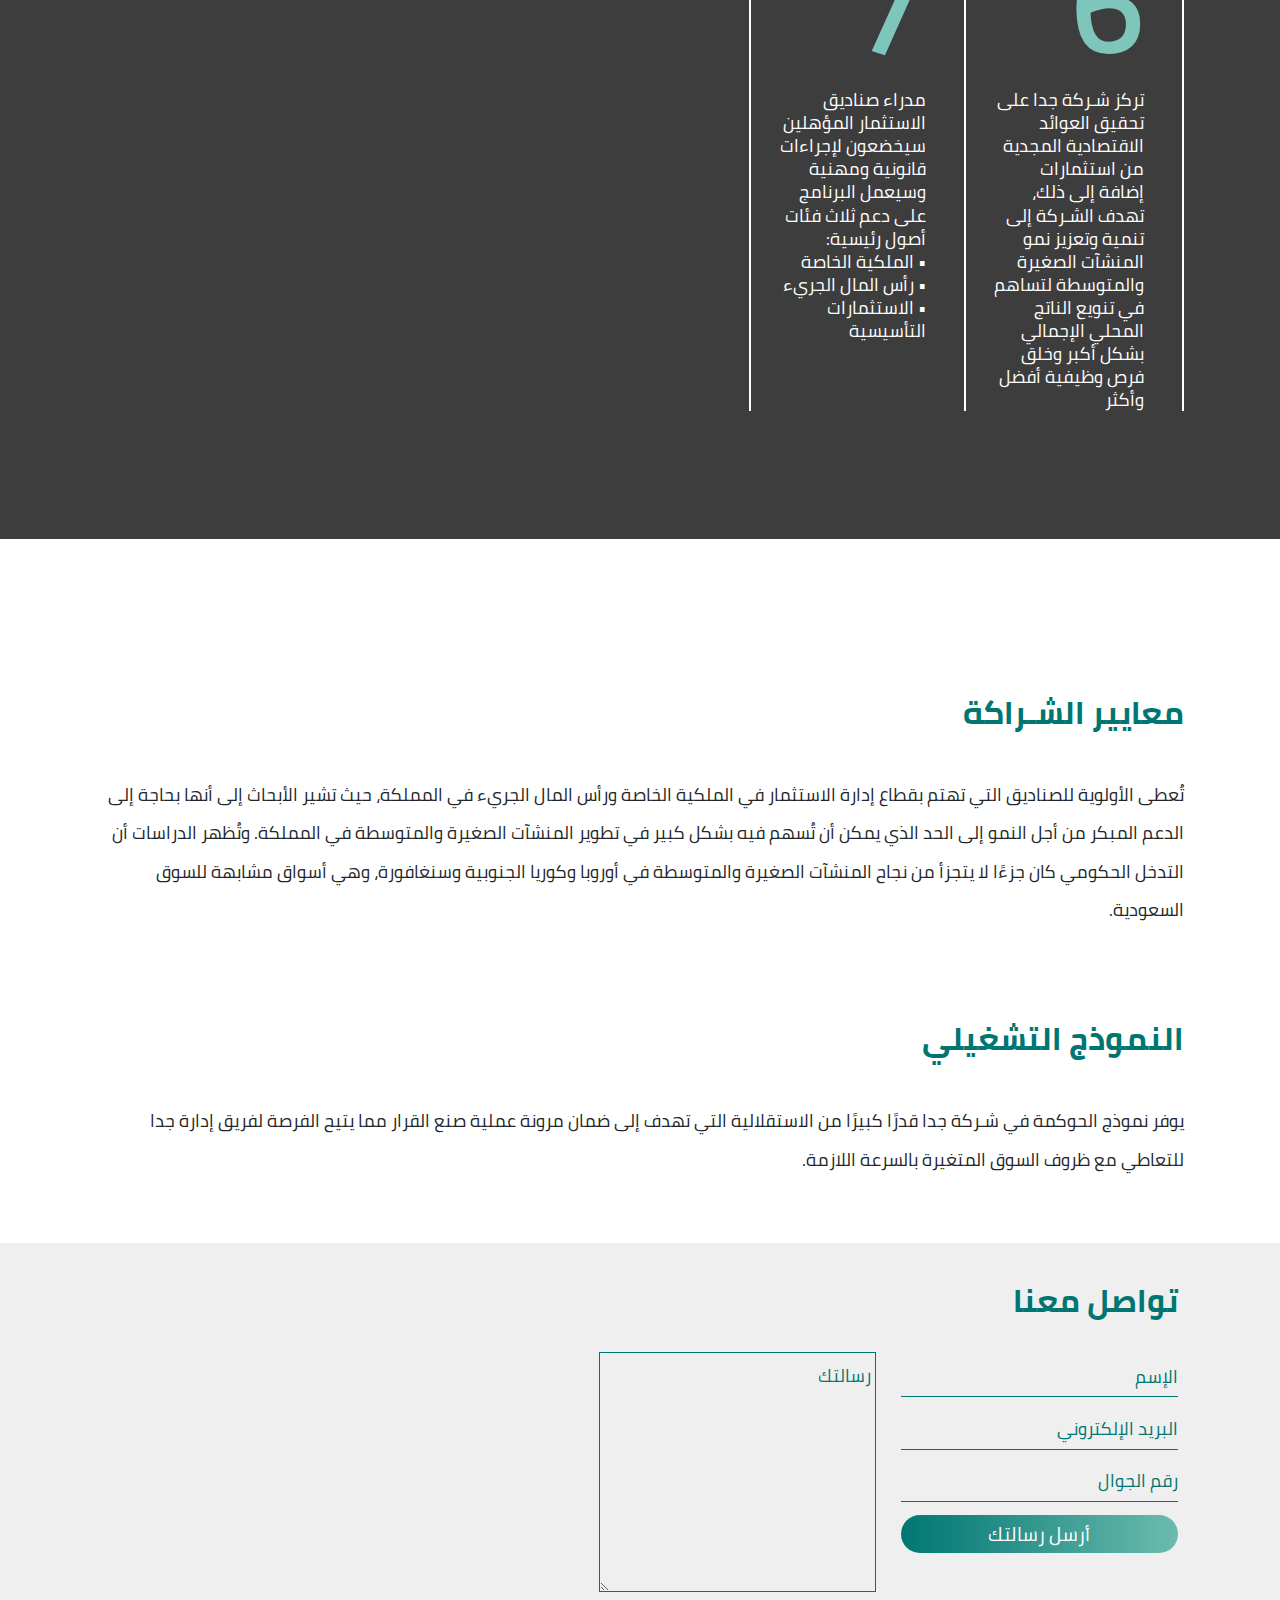
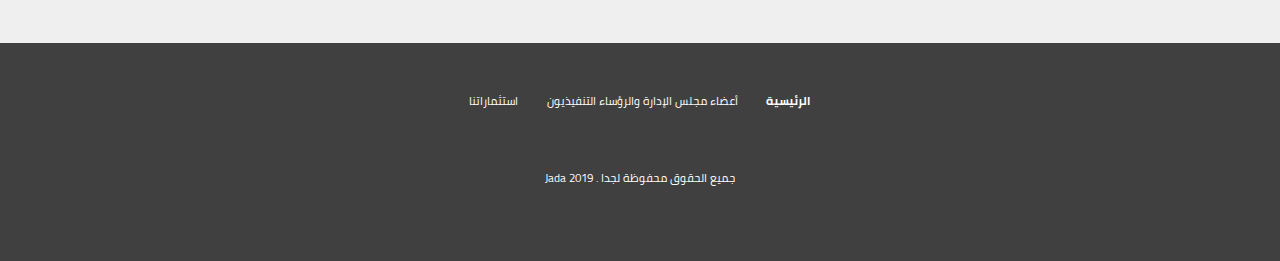
==== commit c30c62fc: "update 4.2" ====
--- a/website/AR/home.html
+++ b/website/AR/home.html
@@ -41,7 +41,7 @@
 
   <div class="box_1_column bg_width">
     <div class="box">
-      «جدا» هي شركة صندوق الصناديق التي أسسها صندوق الاستثمارات العامة لدعم عملية تطوير بيئة الاستثمار في قطاع الملكية الخاصة ورأس المال الجريء بهدف ضمان النجاح طويل الأجل للمنشآت الصغيرة والمتوسطة في المملكة العربية السعودية. سترفع شركة جدا من مساهمة القطاع الخاص في الناتج المحلي الإجمالي وتنويع القاعدة الاقتصادية للمملكة، إضافةً إلى خلق الكثير من فرص العمل الجديدة.
+      «جدا» هي شـركة صندوق الصناديق التي أسسها صندوق الاستثمارات العامة لدعم عملية تطوير بيئة الاستثمار في قطاع الملكية الخاصة ورأس المال الجريء بهدف ضمان النجاح طويل الأجل للمنشآت الصغيرة والمتوسطة في المملكة العربية السعودية. سترفع شـركة جدا من مساهمة القطاع الخاص في الناتج المحلي الإجمالي وتنويع القاعدة الاقتصادية للمملكة، إضافةً إلى خلق الكثير من فرص العمل الجديدة.
     </div>
   </div>
 
@@ -56,7 +56,7 @@
         <h2>لمحة عامة عن جدا</h2>
        
         <div class="bg_width">
-          أُنشأت شركة جدا لتحفيز الاستثمار في صناديق الملكية الخاصة ورأس المال الجريء، وبالتالي تمويل نمو قطاع المنشآت الصغيرة والمتوسطة في المملكة من خلال هذه الصناديق. وقد أُطلقت الشركة من خلال إعلان صاحب السمو الملكي الأمير محمد بن سلمان، الذي تبعه إصدار قرار التأسيس من قبل مجلس الوزراء في عام 2017، حيث تأسست برأسمال استثماري بلغ 4 مليارات ريال سعودي، أي حوالي 1.07 مليار دولار أمريكي. ويُعد إنشاء جدا جزءًا مهماً من رؤية المملكة 2030، التي تمثل الخطة الحكومية الشاملة لتحفيز النمو الاقتصادي التي أعلن عنها في عام 2016 تحت رعاية صاحب السمو الملكي الأمير محمد بن سلمان. 
+          أُنشأت شـركة جدا لتحفيز الاستثمار في صناديق الملكية الخاصة ورأس المال الجريء، وبالتالي تمويل نمو قطاع المنشآت الصغيرة والمتوسطة في المملكة من خلال هذه الصناديق. وقد أُطلقت الشـركة من خلال إعلان صاحب السمو الملكي الأمير محمد بن سلمان، الذي تبعه إصدار قرار التأسيس من قبل مجلس الوزراء في عام 2017، حيث تأسست برأسمال استثماري بلغ 4 مليارات ريال سعودي، أي حوالي 1.07 مليار دولار أمريكي. ويُعد إنشاء جدا جزءًا مهماً من رؤية المملكة 2030، التي تمثل الخطة الحكومية الشاملة لتحفيز النمو الاقتصادي التي أعلن عنها في عام 2016 تحت رعاية صاحب السمو الملكي الأمير محمد بن سلمان. 
           <br />
           تتشارك جدا مع صناديق رأس المال الجريء والملكية الخاصة، وتلتزم بمعايير محددة للحوكمة والشفافية، ومبادئ واضحة لتحقيق العائد على الاستثمار بما يتوافق مع الممارسات العالمية. وتتسم عملية صنع القرار في جدا بالتأني والانضباط من أجل تحقيق العائد على الاستثمار وتحقيق النمو للمنشآت الصغيرة والمتوسطة التي تدعمها.
         </div>
@@ -81,7 +81,7 @@
       <h2>الأهداف</h2>
       <ul>
         <li>تعزيز الابتكار المحلي وريادة الأعمال</li>
-        <li>جذب الشركات الواعدة والحديثة إلى المملكة</li>
+        <li>جذب الشـركات الواعدة والحديثة إلى المملكة</li>
         <li>تشجيع نمو القطاعات ذات الأولوية في رؤية 2030</li>
       </ul>
     </div>
@@ -104,24 +104,31 @@
 
       <div class="flex_investment">
         <div class="box">
-          تمارس شركة جدا أعمالها وفقًا لقواعد الشفافية والحوكمة المشددة
-        </div>
-        <div class="box">
-          تتبنى شركة جدا أفضل الممارسات العالمية فيما يتعلق بتنظيم الصناديق ومستنداتها
-        </div>
-        <div class="box">
-          تسعى شركة جدا إلى الشراكة مع مدراء صناديق ذوي خبرة استثمارية ناجحة – محلياً وإقليمياَ ودولياً والتزام للسوق السعودية 
-        </div>
-        <div class="box">
+          <h5>1</h5>
+          تمارس شـركة جدا أعمالها وفقًا لقواعد الشفافية والحوكمة المشددة
+        </div>
+        <div class="box">
+          <h5>2</h5>
+          تتبنى شـركة جدا أفضل الممارسات العالمية فيما يتعلق بتنظيم الصناديق ومستنداتها
+        </div>
+        <div class="box">
+          <h5>3</h5>
+          تسعى شـركة جدا إلى الشـراكة مع مدراء صناديق ذوي خبرة استثمارية ناجحة – محلياً وإقليمياَ ودولياً والتزام للسوق السعودية 
+        </div>
+        <div class="box">
+          <h5>4</h5>
           وكذلك مدراء صناديق الاستثمار الحديثة ممن لديهم الخبرة الكافية بالسوق المحلية
         </div>
         <div class="box">
-          تمارس شركة جدا أعمالها وفق ضوابط مهنية عالية بهدف ضمان الاستدامة لبرامجها الاستثمارية
-        </div>
-        <div class="box">
-          تركز شركة جدا على تحقيق العوائد الاقتصادية المجدية من استثمارات إضافة إلى ذلك، تهدف الشركة إلى تنمية وتعزيز نمو المنشآت الصغيرة والمتوسطة لتساهم في تنويع الناتج المحلي الإجمالي بشكل أكبر وخلق فرص وظيفية أفضل وأكثر
-        </div>
-        <div class="box">
+          <h5>5</h5>
+          تمارس شـركة جدا أعمالها وفق ضوابط مهنية عالية بهدف ضمان الاستدامة لبرامجها الاستثمارية
+        </div>
+        <div class="box">
+          <h5>6</h5>
+          تركز شـركة جدا على تحقيق العوائد الاقتصادية المجدية من استثمارات إضافة إلى ذلك، تهدف الشـركة إلى تنمية وتعزيز نمو المنشآت الصغيرة والمتوسطة لتساهم في تنويع الناتج المحلي الإجمالي بشكل أكبر وخلق فرص وظيفية أفضل وأكثر
+        </div>
+        <div class="box">
+          <h5>7</h5>
           مدراء صناديق الاستثمار المؤهلين سيخضعون لإجراءات قانونية ومهنية وسيعمل البرنامج على دعم ثلاث فئات أصول رئيسية:
           <br />
           • الملكية الخاصة
@@ -136,12 +143,12 @@
 
 
   <div id="partnership" class="box_1_column bg_width">
-    <h2 style="padding-top: 7rem;">معايير الشراكة</h2>
+    <h2 style="padding-top: 7rem;">معايير الشـراكة</h2>
       تُعطى الأولوية للصناديق التي تهتم بقطاع إدارة الاستثمار في الملكية الخاصة ورأس المال الجريء في المملكة، حيث تشير الأبحاث إلى أنها بحاجة إلى الدعم المبكر من أجل النمو إلى الحد الذي يمكن أن تُسهم فيه بشكل كبير في تطوير المنشآت الصغيرة والمتوسطة في المملكة. وتُظهر الدراسات أن التدخل الحكومي كان جزءًا لا يتجزأ من نجاح المنشآت الصغيرة والمتوسطة في أوروبا وكوريا الجنوبية وسنغافورة، وهي أسواق مشابهة للسوق السعودية.
     
     
     <h2 style="padding-top: 7rem;">النموذج التشغيلي</h2>
-      يوفر نموذج الحوكمة في شركة جدا قدرًا كبيرًا من الاستقلالية التي تهدف إلى ضمان مرونة عملية صنع القرار مما يتيح الفرصة لفريق إدارة جدا للتعاطي مع ظروف السوق المتغيرة بالسرعة اللازمة.
+      يوفر نموذج الحوكمة في شـركة جدا قدرًا كبيرًا من الاستقلالية التي تهدف إلى ضمان مرونة عملية صنع القرار مما يتيح الفرصة لفريق إدارة جدا للتعاطي مع ظروف السوق المتغيرة بالسرعة اللازمة.
 
   </div>
 
--- a/website/static/main.css
+++ b/website/static/main.css
@@ -129,7 +129,7 @@
 }
 
 .header_link a:last-child {
-  margin: 0 0 0 1rem;
+  margin: 0 0 0 3rem;
 }
 
 .navigation_root {
@@ -553,11 +553,22 @@
 }
 
 .flex_investment .box {
-  flex-basis: 18rem;
+  flex-basis: 17rem;
   margin-bottom: 5rem;
   padding: 0 2rem 0 3rem;
   line-height: 1.8rem;
   border-left: 0.2rem solid #fff;
+}
+
+.flex_investment .box:last-child {
+  border-right: 0.2rem solid #fff;
+}
+
+.flex_investment h5{
+  text-align: right;
+  font-size: 10rem;
+  font-weight: bold;
+  color: var(--font-color-4);
 }
 
 @media (max-width: 980px)
--- a/website/static/main_rtl.css
+++ b/website/static/main_rtl.css
@@ -15,9 +15,8 @@
   margin: 1rem auto 0 4rem;
 }
 
-
 .header_link a:last-child {
-  margin: 0 1rem 0 0;
+  margin: 0 3rem 0 0;
 }
 
 .box_2_column .box {
@@ -54,6 +53,10 @@
   border-right: 0.2rem solid #fff;
 }
 
+.flex_investment .box:last-child {
+  border-left: 0.2rem solid #fff;
+}
+
 @media (max-width: 980px)
 {
   .home_header_banner {
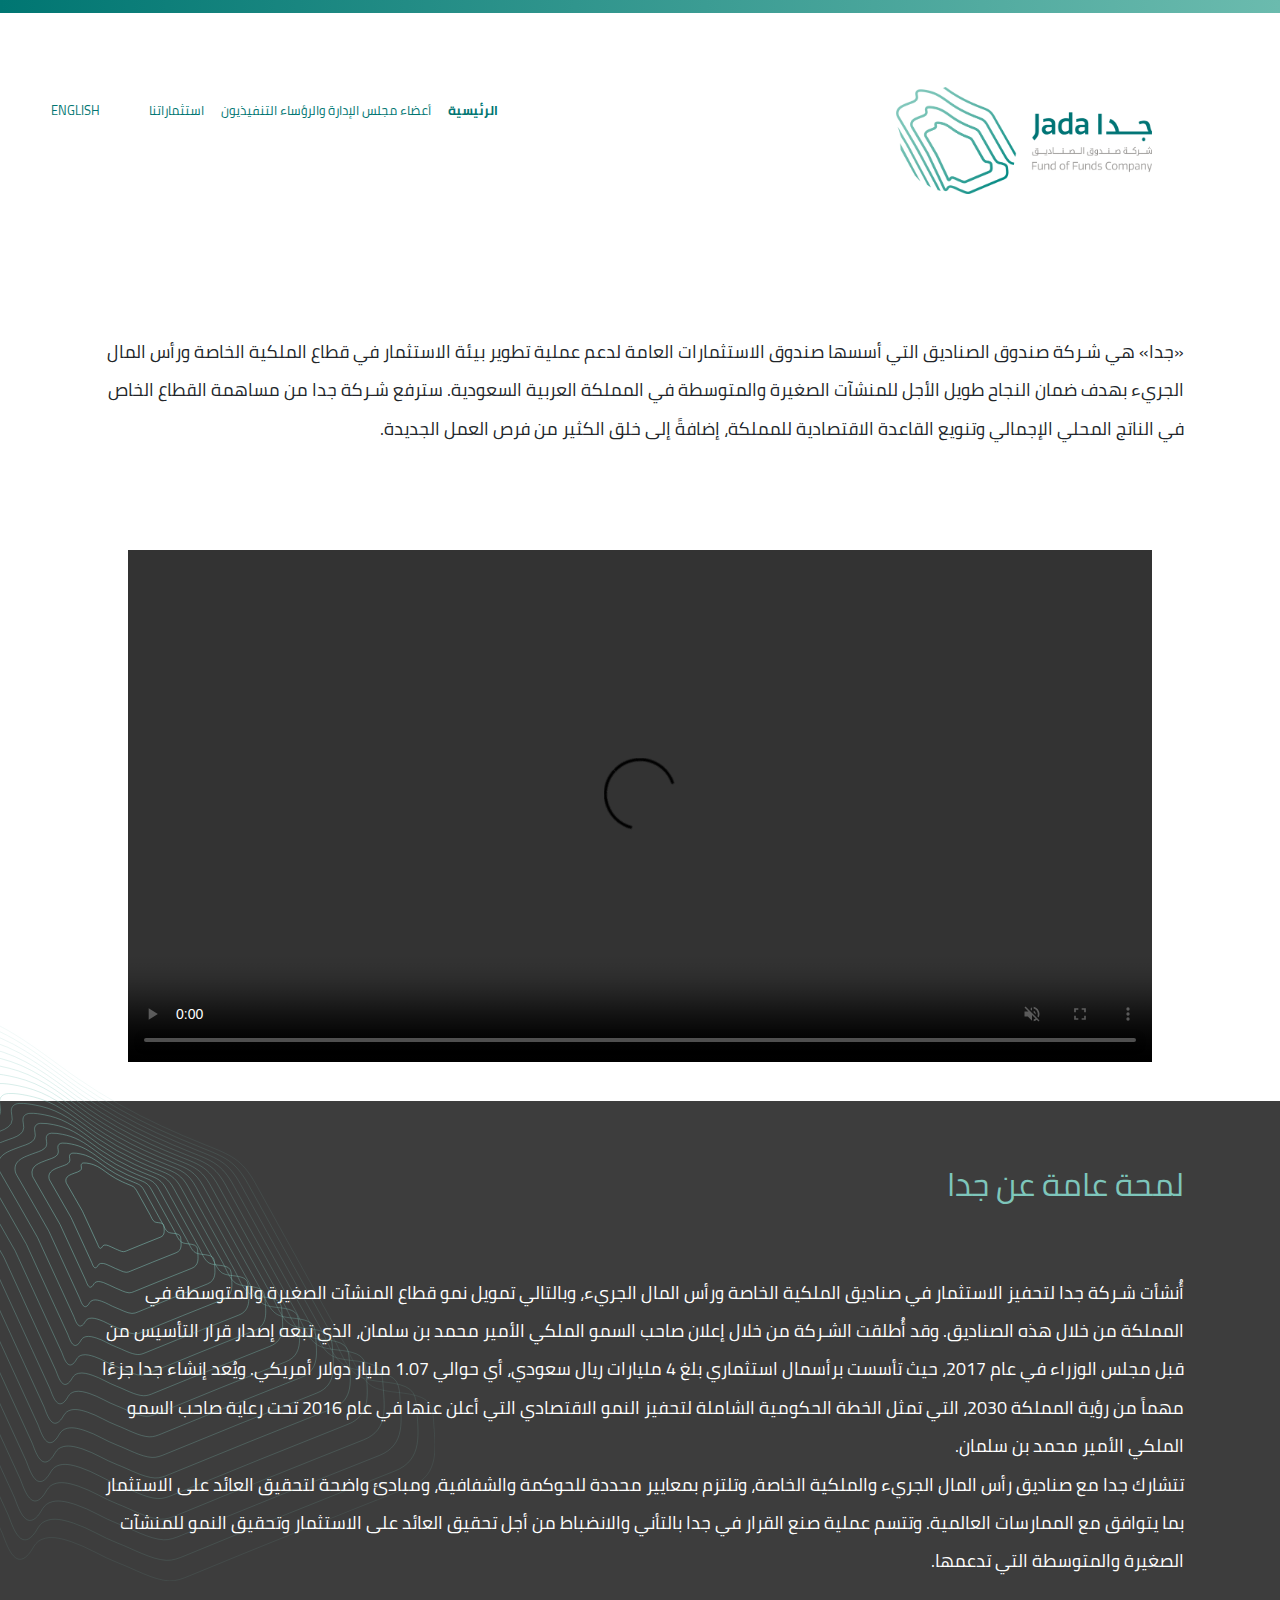
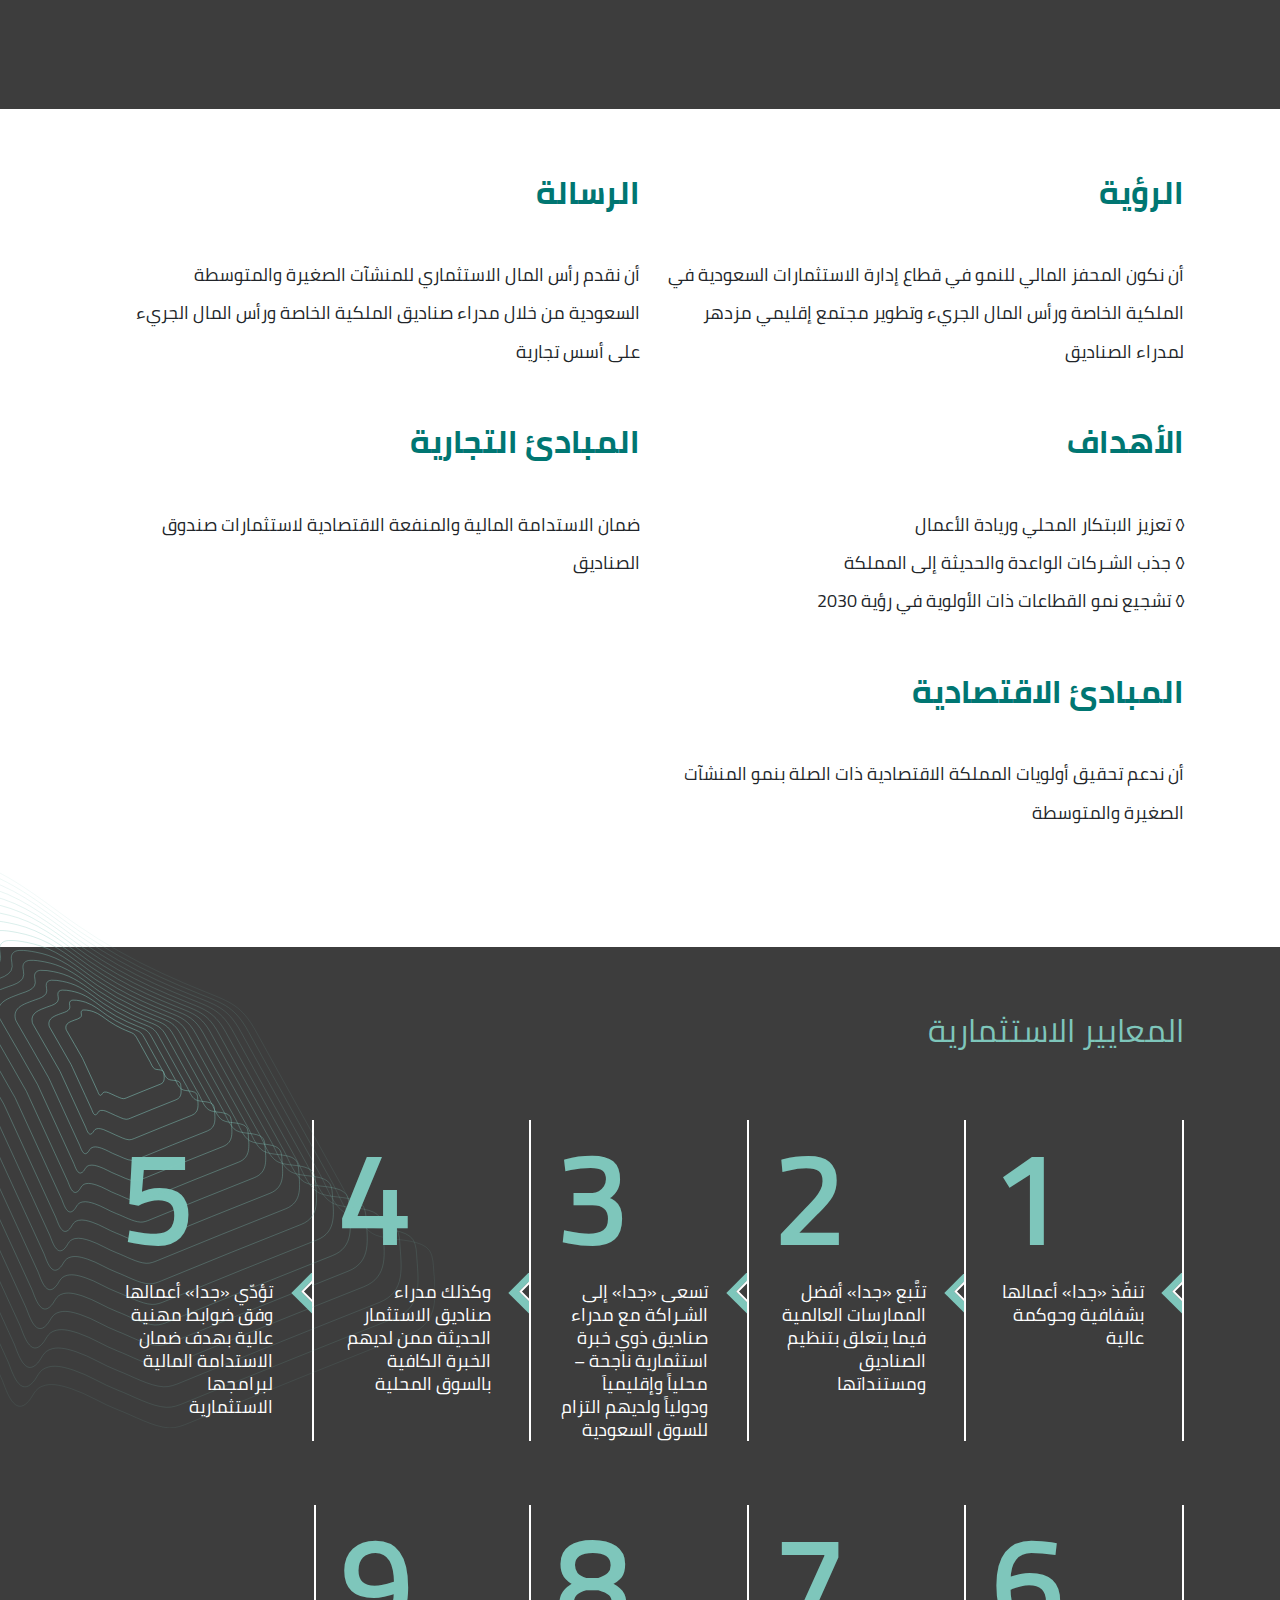
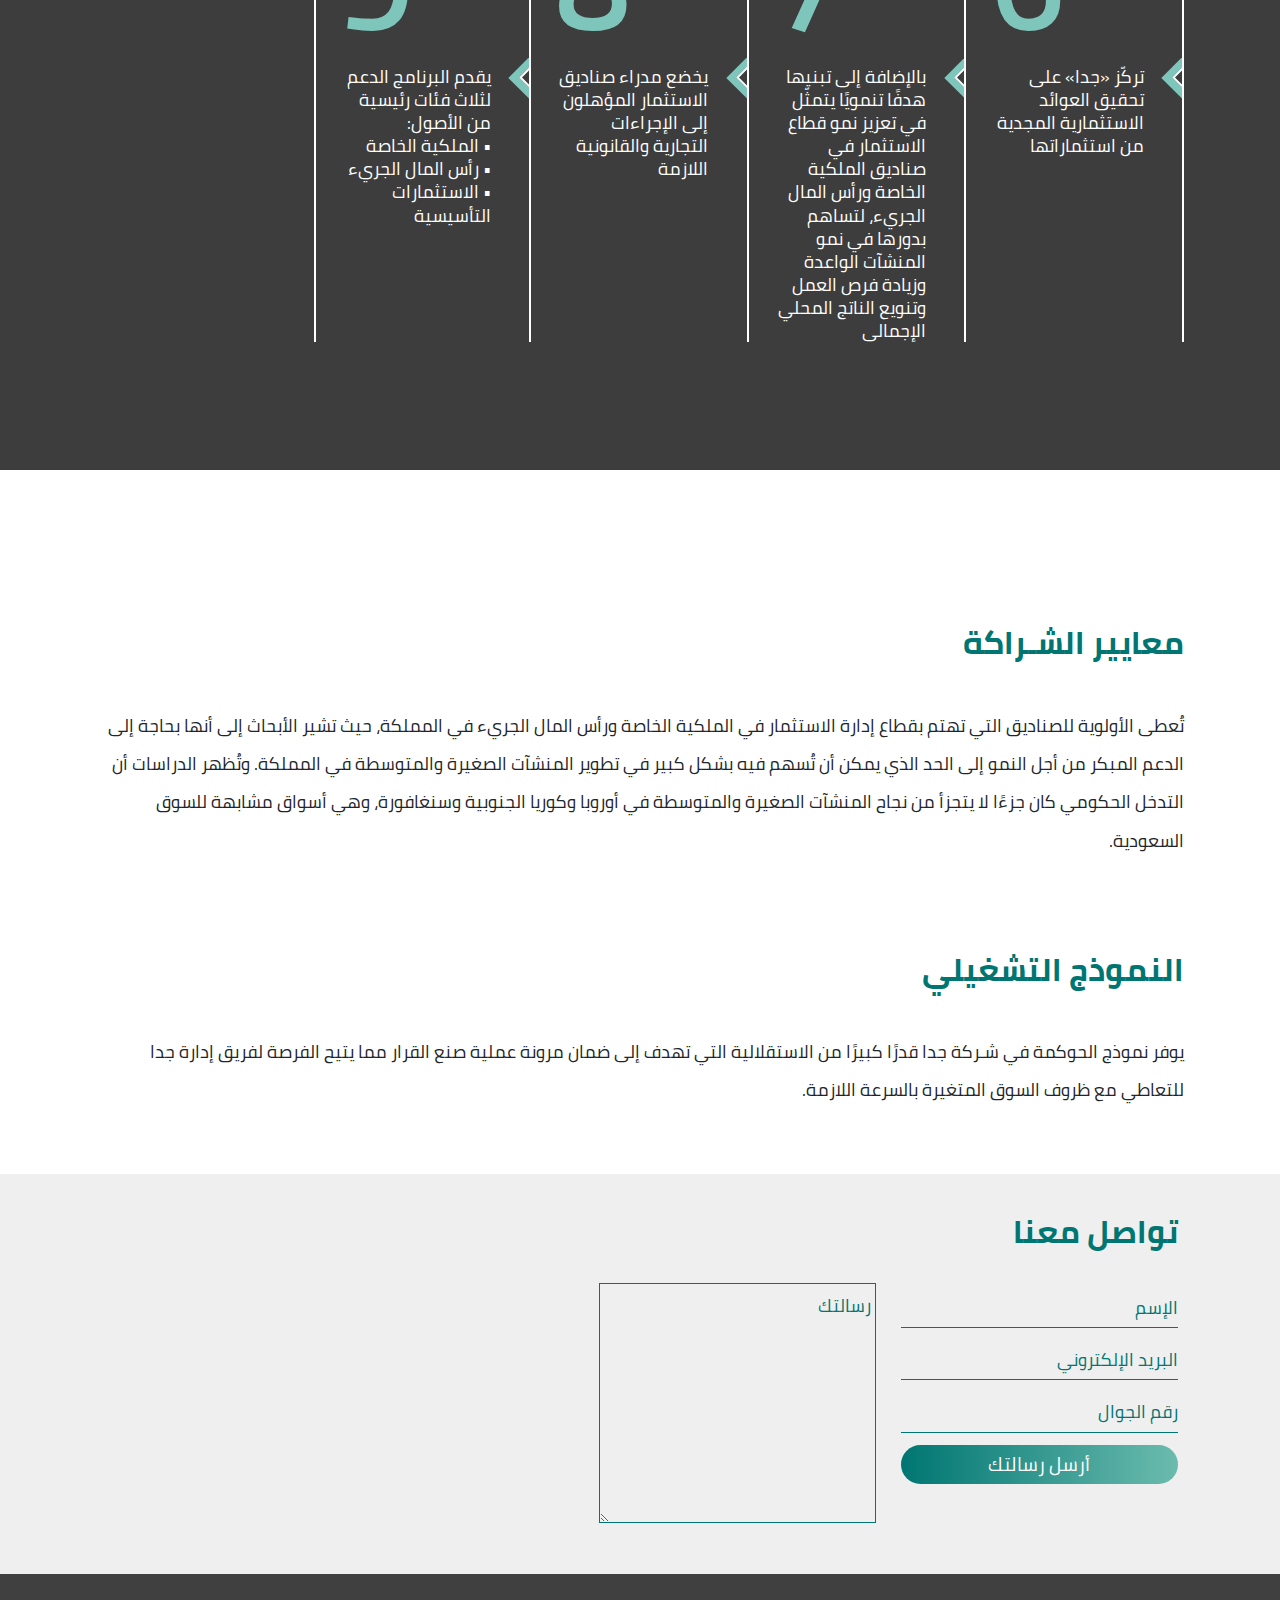
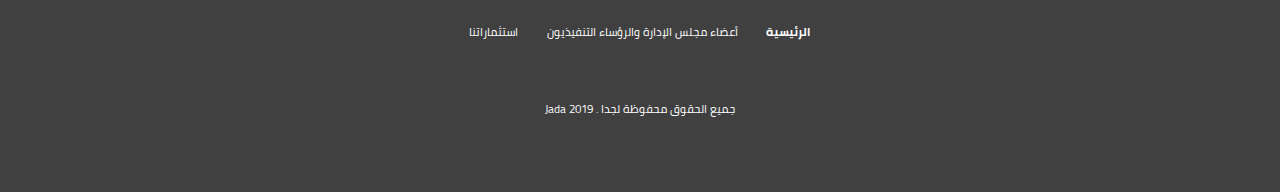
==== commit 9f0eb683: "udpate 4.5" ====
--- a/website/AR/home.html
+++ b/website/AR/home.html
@@ -34,7 +34,7 @@
       <strong><a href="./home.html">‫الرئيسية‬</a></strong>
       <a href="./board_members.html">أعضاء مجلس الإدارة والرؤساء التنفيذيون</a>
       <a href="./investments.html">‫استثماراتنا‬</a>
-      <a href="./investments.html#sendemail">‫تواصل‬ ‫معنا‬</a>
+      <a href="./home.html#sendemail">‫تواصل‬ ‫معنا‬</a>
     </div>
   </div>
 
@@ -87,12 +87,12 @@
     </div>
 
     <div class="box">
-      <h2>المبادئ التجارية:</h2>
+      <h2>المبادئ التجارية</h2>
       ضمان الاستدامة المالية والمنفعة الاقتصادية لاستثمارات صندوق الصناديق 
     </div>
 
     <div class="box">
-      <h2>المبادئ الاقتصادية:</h2>
+      <h2>المبادئ الاقتصادية</h2>
       أن ندعم تحقيق أولويات المملكة الاقتصادية ذات الصلة بنمو المنشآت الصغيرة والمتوسطة
     </div>
   </div>
@@ -105,15 +105,15 @@
       <div class="flex_investment">
         <div class="box">
           <h5>1</h5>
-          تمارس شـركة جدا أعمالها وفقًا لقواعد الشفافية والحوكمة المشددة
+          تنفّذ  «جدا» أعمالها  بشفافية وحوكمة عالية
         </div>
         <div class="box">
           <h5>2</h5>
-          تتبنى شـركة جدا أفضل الممارسات العالمية فيما يتعلق بتنظيم الصناديق ومستنداتها
+          تتَّبع «جدا» أفضل الممارسات العالمية فيما يتعلق بتنظيم الصناديق ومستنداتها
         </div>
         <div class="box">
           <h5>3</h5>
-          تسعى شـركة جدا إلى الشـراكة مع مدراء صناديق ذوي خبرة استثمارية ناجحة – محلياً وإقليمياَ ودولياً والتزام للسوق السعودية 
+          تسعى  «جدا» إلى الشـراكة مع مدراء صناديق ذوي خبرة استثمارية ناجحة – محلياً وإقليمياَ ودولياً ولديهم التزام للسوق السعودية
         </div>
         <div class="box">
           <h5>4</h5>
@@ -121,15 +121,23 @@
         </div>
         <div class="box">
           <h5>5</h5>
-          تمارس شـركة جدا أعمالها وفق ضوابط مهنية عالية بهدف ضمان الاستدامة لبرامجها الاستثمارية
+          تؤدّي «جدا» أعمالها وفق ضوابط مهنية عالية بهدف ضمان الاستدامة المالية لبرامجها الاستثمارية
         </div>
         <div class="box">
           <h5>6</h5>
-          تركز شـركة جدا على تحقيق العوائد الاقتصادية المجدية من استثمارات إضافة إلى ذلك، تهدف الشـركة إلى تنمية وتعزيز نمو المنشآت الصغيرة والمتوسطة لتساهم في تنويع الناتج المحلي الإجمالي بشكل أكبر وخلق فرص وظيفية أفضل وأكثر
+          تركّز  «جدا» على تحقيق العوائد الاستثمارية المجدية من استثماراتها
         </div>
         <div class="box">
           <h5>7</h5>
-          مدراء صناديق الاستثمار المؤهلين سيخضعون لإجراءات قانونية ومهنية وسيعمل البرنامج على دعم ثلاث فئات أصول رئيسية:
+          بالإضافة إلى تبنيها هدفًا تنمويًا يتمثّل في تعزيز نمو قطاع الاستثمار في صناديق الملكية الخاصة ورأس المال الجريء، لتساهم بدورها في نمو المنشآت الواعدة وزيادة فرص العمل وتنويع الناتج المحلي الإجمالي
+        </div>
+        <div class="box">
+          <h5>8</h5>
+          يخضع مدراء صناديق الاستثمار المؤهلون إلى الإجراءات التجارية والقانونية اللازمة
+        </div>
+        <div class="box">
+          <h5>9</h5>
+          يقدم البرنامج الدعم لثلاث فئات رئيسية من الأصول:
           <br />
           • الملكية الخاصة
           <br />
--- a/website/static/main.css
+++ b/website/static/main.css
@@ -74,7 +74,13 @@
   height: 20rem;
   color: var(--font-color-3);
   fill: var(--font-color-3);
-  background: var(--bg-color-footer);
+  background-color: var(--bg-color-footer);
+  background-image: url(./images/header.svg);
+  background-position: center;
+  background-position-x: 7rem;
+  background-position-y: -20rem;
+  background-repeat: no-repeat;
+  background-size: cover;
 }
 
 .header_line_above_home {
@@ -366,8 +372,21 @@
 }
 
 .bg_dark {
+  position: relative;
   color: var(--font-color-3);
   background: var(--bg-color-2);
+}
+
+.bg_dark::after {
+  content: " ";
+  position: absolute;
+  top: -10rem;
+  right: -16rem;
+  width: 50rem;
+  height: 50rem;
+  background: url(./images/bg_dark.svg);
+  background-position: center;
+  background-repeat: no-repeat;
 }
 
 .bg_dark h2 {
@@ -553,15 +572,41 @@
 }
 
 .flex_investment .box {
+  position: relative;
   flex-basis: 17rem;
   margin-bottom: 5rem;
   padding: 0 2rem 0 3rem;
   line-height: 1.8rem;
   border-left: 0.2rem solid #fff;
+  overflow: hidden;
 }
 
 .flex_investment .box:last-child {
   border-right: 0.2rem solid #fff;
+}
+
+.flex_investment .box::after {
+  content: " ";
+  position: absolute;
+  top: 12rem;
+  left: -2rem;
+  width: 3rem;
+  height: 3rem;
+  background: var(--font-color-4);
+  transform: rotate(45deg);
+}
+
+.flex_investment .box::before {
+  content: " ";
+  position: absolute;
+  top: 12.7rem;
+  left: -1rem;
+  width: 1.5rem;
+  height: 1.5rem;
+  background: var(--bg-color-2);
+  border: 0.2rem solid #fff;
+  transform: rotate(45deg);
+  z-index: 1;
 }
 
 .flex_investment h5{
@@ -571,6 +616,10 @@
   color: var(--font-color-4);
 }
 
+.flex_investment h5 {
+  text-align: left;
+}
+
 @media (max-width: 980px)
 {
   :root {
@@ -614,6 +663,13 @@
 
 @media (max-width: 600px)
 {
+  header {
+    background-position: center;
+    background-position-y: 1rem;
+    background-position-x: 10rem;
+    background-repeat: no-repeat;
+    background-size: cover;
+  }
   .header_menu {
     margin: 3rem 2rem;
   }
@@ -666,9 +722,6 @@
   }
   .form_img iframe {
     width: 100%;
-  }
-  #investment .box {
-    padding: 0;
   }
   #company_investments .box {
     padding: 0!important;
--- a/website/static/main_rtl.css
+++ b/website/static/main_rtl.css
@@ -57,6 +57,21 @@
   border-left: 0.2rem solid #fff;
 }
 
+.flex_investment .box::after {
+  right: -2rem;
+  left: auto;
+}
+
+.flex_investment .box::before {
+  right: -1rem;
+  left: auto;
+}
+
+.bg_dark::after {
+  right: auto;
+  left: -16rem;
+}
+
 @media (max-width: 980px)
 {
   .home_header_banner {
@@ -66,6 +81,9 @@
 
 @media (max-width: 600px)
 {
+  header {
+    background-position-x: -10rem;
+  }
   .header_link {
     margin: 1rem auto 0 2rem;
   }
